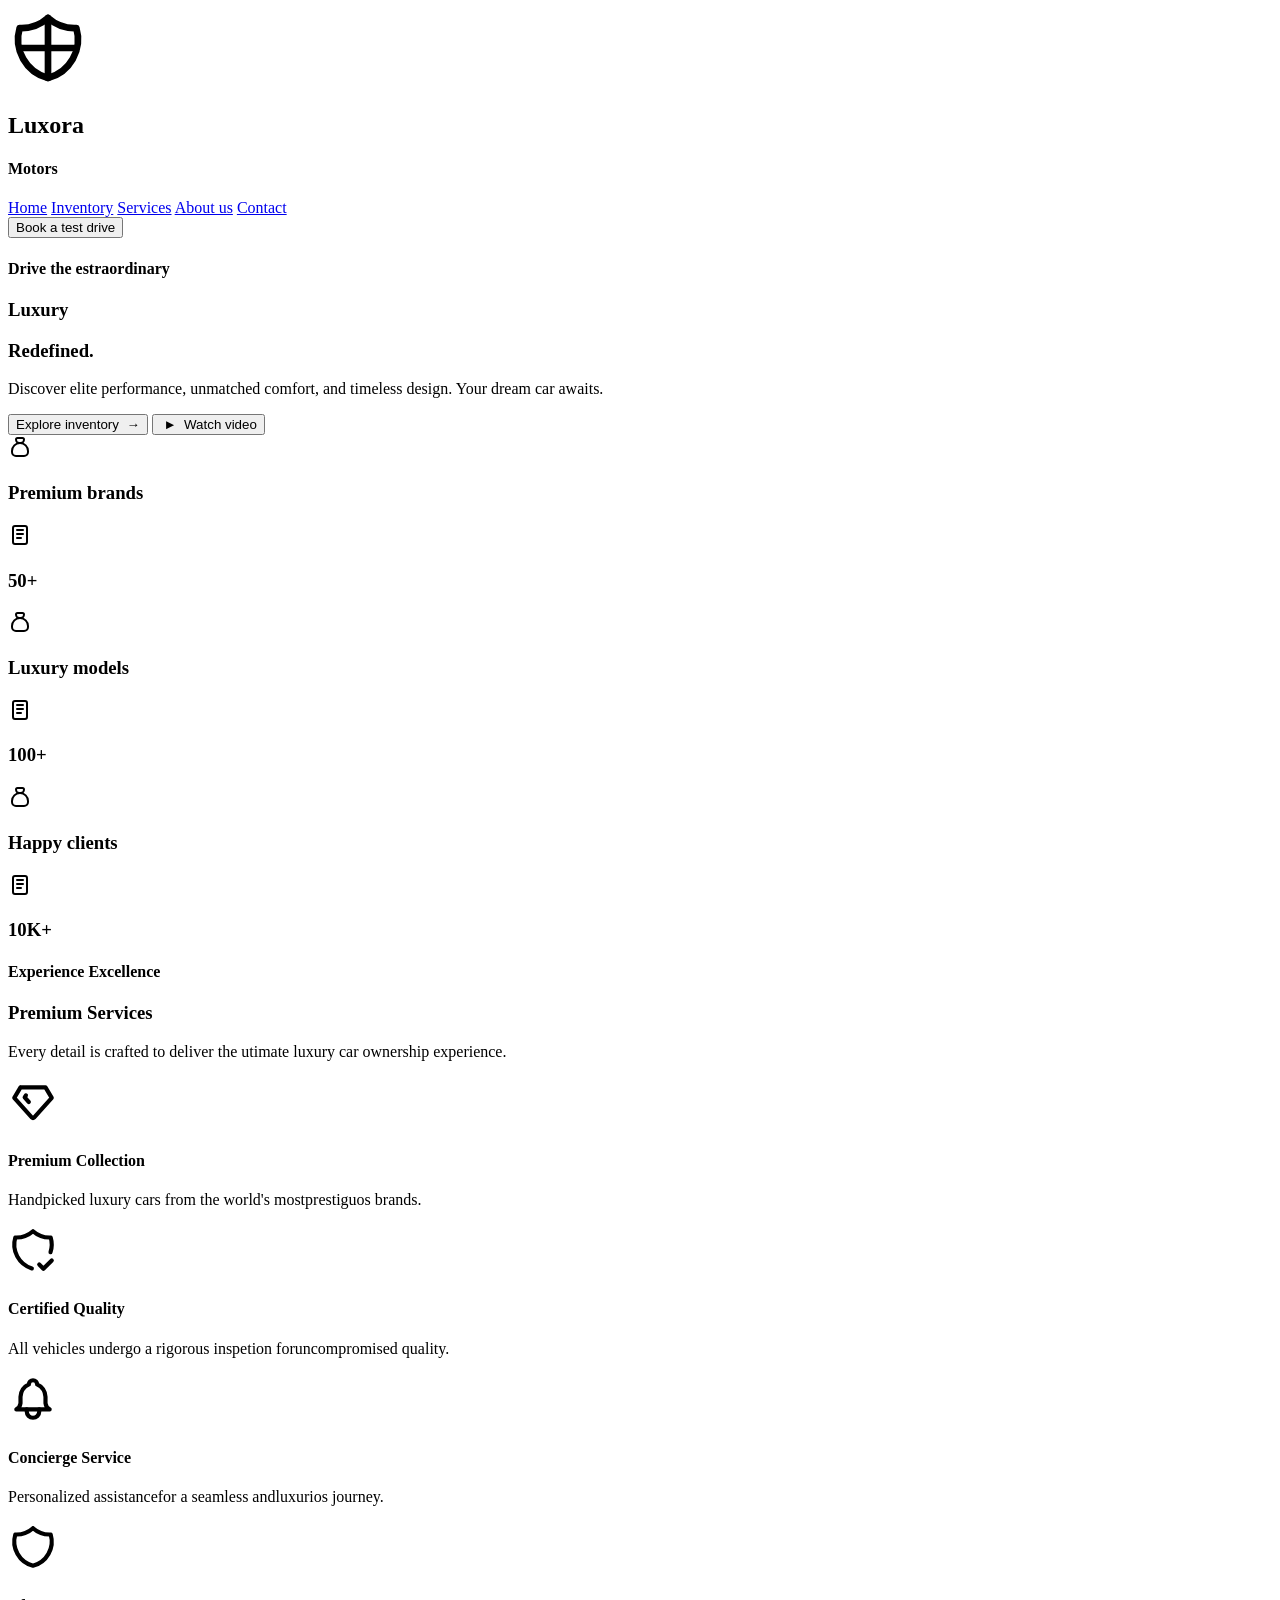
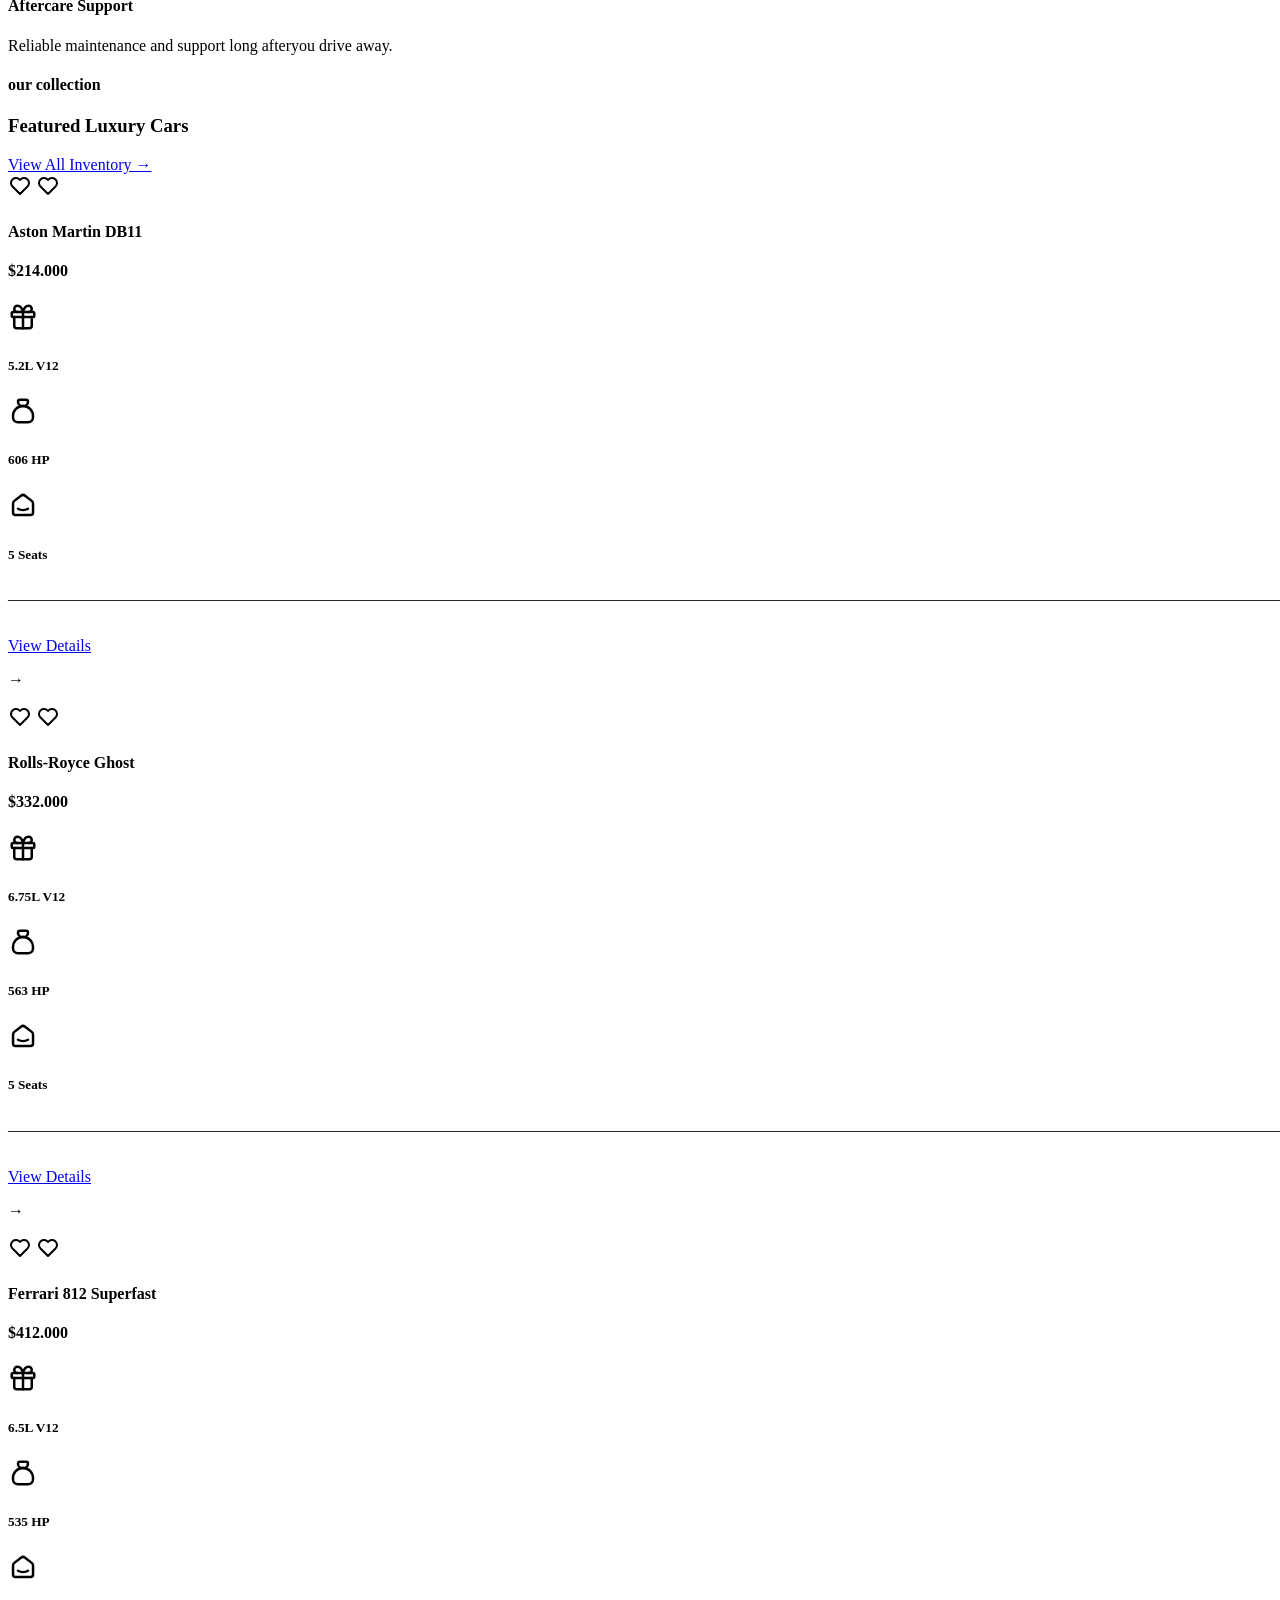
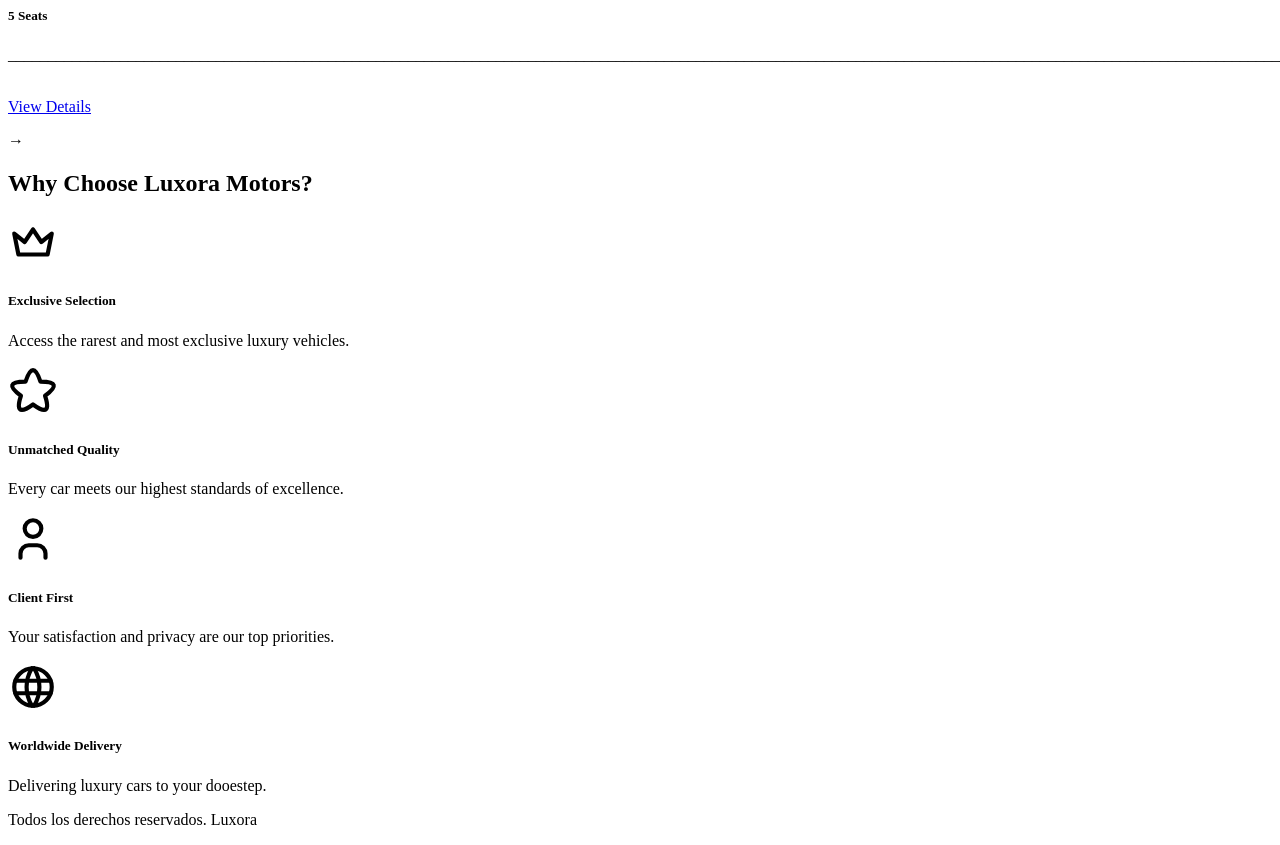
==== index.html @ 62eb2872 "Add files via upload" ====
<!DOCTYPE html>
<html lang="en">
<head>
    <meta charset="UTF-8">
    <meta name="viewport" content="width=device-width, initial-scale=1.0">
    <title>Página de carros</title>
    <link href="css/styles.css" rel="stylesheet">
</head>
<body>
    <!--navegación-->
    <section class="imagen-principal">
    <div class="contenido-imagen">
        <header>
            <div class="icono">
                <svg xmlns="http://www.w3.org/2000/svg" width="80" height="80" viewBox="0 0 24 24" fill="none" stroke="currentColor" stroke-width="2" stroke-linecap="round" stroke-linejoin="round" class="icon icon-tabler icons-tabler-outline icon-tabler-shield-checkered">
                <path stroke="none" d="M0 0h24v24H0z" fill="none" />
                <path d="M12 3a12 12 0 0 0 8.5 3a12 12 0 0 1 -8.5 15a12 12 0 0 1 -8.5 -15a12 12 0 0 0 8.5 -3" />
                <path d="M12 3v18" />
                <path d="M3.5 12h17" />
                </svg>
            </div>

            <div class="logo-texto">
                <h2 class="logo">Luxora</h2>

                <h4>Motors</h4>
            </div>
        
            <div class="navegacion">
                <nav>
                    <a href="#">Home</a>
                    <a href="#">Inventory</a>
                    <a href="#">Services</a>
                    <a href="#">About us</a>
                    <a href="#">Contact</a>
                </nav>

                <input class="boton" type="submit" value="Book a test drive">
            </div> <!--final-->
        </header>

        <section class="contenido">
            <h4 class="subtitulo">Drive the estraordinary</h4>

            <h1 class="titulo">Luxury</h1>

            <h1 class="titulo2">Redefined.</h1>

            <p class="parrafo">Discover elite performance, unmatched comfort, and <span>timeless design. Your dream car awaits.</span></p>

            <input class="boton-explore" type="submit" value="Explore inventory  →">

            <input class="boton-watch" type="submit" value=" ►  Watch video">

            <div class="contenido1"> 
            <div class="premium">
                <svg xmlns="http://www.w3.org/2000/svg" width="24" height="24" viewBox="0 0 24 24" fill="none" stroke="currentColor" stroke-width="2" stroke-linecap="round" stroke-linejoin="round" class="icon icon-tabler icons-tabler-outline icon-tabler-moneybag">
                <path stroke="none" d="M0 0h24v24H0z" fill="none" />
                <path d="M9.5 3h5a1.5 1.5 0 0 1 1.5 1.5a3.5 3.5 0 0 1 -3.5 3.5h-1a3.5 3.5 0 0 1 -3.5 -3.5a1.5 1.5 0 0 1 1.5 -1.5" />
                <path d="M4 17v-1a8 8 0 1 1 16 0v1a4 4 0 0 1 -4 4h-8a4 4 0 0 1 -4 -4" />
                </svg>

                <h3 class="subtitulo1">Premium brands</h3>
                
                <svg xmlns="http://www.w3.org/2000/svg" width="24" height="24" viewBox="0 0 24 24" fill="none" stroke="currentColor" stroke-width="2" stroke-linecap="round" stroke-linejoin="round" class="icon2 icon-tabler icons-tabler-outline icon-tabler-notes">
                <path stroke="none" d="M0 0h24v24H0z" fill="none" />
                <path d="M5 5a2 2 0 0 1 2 -2h10a2 2 0 0 1 2 2v14a2 2 0 0 1 -2 2h-10a2 2 0 0 1 -2 -2l0 -14" />
                <path d="M9 7l6 0" />
                <path d="M9 11l6 0" />
                <path d="M9 15l4 0" />
                </svg>

                <h1 class="subtitulo2">50+</h1>
            </div>
        
            <div class="luxury">
                <svg xmlns="http://www.w3.org/2000/svg" width="24" height="24" viewBox="0 0 24 24" fill="none" stroke="currentColor" stroke-width="2" stroke-linecap="round" stroke-linejoin="round" class="icon icon-tabler icons-tabler-outline icon-tabler-moneybag">
                <path stroke="none" d="M0 0h24v24H0z" fill="none" />
                <path d="M9.5 3h5a1.5 1.5 0 0 1 1.5 1.5a3.5 3.5 0 0 1 -3.5 3.5h-1a3.5 3.5 0 0 1 -3.5 -3.5a1.5 1.5 0 0 1 1.5 -1.5" />
                <path d="M4 17v-1a8 8 0 1 1 16 0v1a4 4 0 0 1 -4 4h-8a4 4 0 0 1 -4 -4" />
                </svg>

                <h3 class="subtitulo1">Luxury models</h3>

                <svg xmlns="http://www.w3.org/2000/svg" width="24" height="24" viewBox="0 0 24 24" fill="none" stroke="currentColor" stroke-width="2" stroke-linecap="round" stroke-linejoin="round" class="icon2 icon-tabler icons-tabler-outline icon-tabler-notes">
                <path stroke="none" d="M0 0h24v24H0z" fill="none" />
                <path d="M5 5a2 2 0 0 1 2 -2h10a2 2 0 0 1 2 2v14a2 2 0 0 1 -2 2h-10a2 2 0 0 1 -2 -2l0 -14" />
                <path d="M9 7l6 0" />
                <path d="M9 11l6 0" />
                <path d="M9 15l4 0" />
                </svg>

                <h1 class="subtitulo2">100+</h1>
            </div>

            <div class="happy">
                <svg xmlns="http://www.w3.org/2000/svg" width="24" height="24" viewBox="0 0 24 24" fill="none" stroke="currentColor" stroke-width="2" stroke-linecap="round" stroke-linejoin="round" class="icon icon-tabler icons-tabler-outline icon-tabler-moneybag">
                <path stroke="none" d="M0 0h24v24H0z" fill="none" />
                <path d="M9.5 3h5a1.5 1.5 0 0 1 1.5 1.5a3.5 3.5 0 0 1 -3.5 3.5h-1a3.5 3.5 0 0 1 -3.5 -3.5a1.5 1.5 0 0 1 1.5 -1.5" />
                <path d="M4 17v-1a8 8 0 1 1 16 0v1a4 4 0 0 1 -4 4h-8a4 4 0 0 1 -4 -4" />
                </svg>

                <h3 class="subtitulo1">Happy clients</h3>

                <svg xmlns="http://www.w3.org/2000/svg" width="24" height="24" viewBox="0 0 24 24" fill="none" stroke="currentColor" stroke-width="2" stroke-linecap="round" stroke-linejoin="round" class="icon2 icon-tabler icons-tabler-outline icon-tabler-notes">
                <path stroke="none" d="M0 0h24v24H0z" fill="none" />
                <path d="M5 5a2 2 0 0 1 2 -2h10a2 2 0 0 1 2 2v14a2 2 0 0 1 -2 2h-10a2 2 0 0 1 -2 -2l0 -14" />
                <path d="M9 7l6 0" />
                <path d="M9 11l6 0" />
                <path d="M9 15l4 0" />
                </svg>

                <h1 class="subtitulo2">10K+</h1>
        </div>
        </div>
        </section>
    </div>
    </section>

    <section>
        <div class="experiencia-p">
        <h4 class="experiencia">Experience Excellence</h4>

        <h3 class="titulo-premium">Premium Services</h3>
        </div>

        <p class="parrafo-premium">Every detail is crafted to deliver the utimate luxury <span>car ownership experience.</span></p>

        <div class="caja">
        <div class="contendor caja1">
            <svg xmlns="http://www.w3.org/2000/svg" width="50" height="50" viewBox="0 0 24 24" fill="none" stroke="currentColor" stroke-width="2" stroke-linecap="round" stroke-linejoin="round" class="icon icon-tabler icons-tabler-outline icon-tabler-diamond">
            <path stroke="none" d="M0 0h24v24H0z" fill="none" />
            <path d="M6 5h12l3 5l-8.5 9.5a.7 .7 0 0 1 -1 0l-8.5 -9.5l3 -5" />
            <path d="M10 12l-2 -2.2l.6 -1" />
            </svg>

            <h4>Premium Collection</h4>

            <p>Handpicked luxury cars <span>from the world's most</span><span>prestiguos brands.</span></p>

        </div>

        <div class="contenedor caja2">
            <svg xmlns="http://www.w3.org/2000/svg" width="50" height="50" viewBox="0 0 24 24" fill="none" stroke="currentColor" stroke-width="2" stroke-linecap="round" stroke-linejoin="round" class="icon icon-tabler icons-tabler-outline icon-tabler-shield-check">
	        <path stroke="none" d="M0 0h24v24H0z" fill="none" />
            <path d="M11.46 20.846a12 12 0 0 1 -7.96 -14.846a12 12 0 0 0 8.5 -3a12 12 0 0 0 8.5 3a12 12 0 0 1 -.09 7.06" />
            <path d="M15 19l2 2l4 -4" />
            </svg>

            <h4>Certified Quality</h4>

            <p>All vehicles undergo a <span>rigorous inspetion for</span><span>uncompromised quality.</span></p>

        </div>

        <div class="contenedor caja3">
            <svg xmlns="http://www.w3.org/2000/svg" width="50" height="50" viewBox="0 0 24 24" fill="none" stroke="currentColor" stroke-width="2" stroke-linecap="round" stroke-linejoin="round" class="icon icon-tabler icons-tabler-outline icon-tabler-bell">
            <path stroke="none" d="M0 0h24v24H0z" fill="none" />
            <path d="M10 5a2 2 0 1 1 4 0a7 7 0 0 1 4 6v3a4 4 0 0 0 2 3h-16a4 4 0 0 0 2 -3v-3a7 7 0 0 1 4 -6" />
            <path d="M9 17v1a3 3 0 0 0 6 0v-1" />
            </svg>

            <h4>Concierge Service</h4>

            <p>Personalized assistance<span>for a seamless and</span><span>luxurios journey.</span> </p>
        </div>

        <div class="contenedor caja4">
            <svg xmlns="http://www.w3.org/2000/svg" width="50" height="50" viewBox="0 0 24 24" fill="none" stroke="currentColor" stroke-width="2" stroke-linecap="round" stroke-linejoin="round" class="icon icon-tabler icons-tabler-outline icon-tabler-shield">
            <path stroke="none" d="M0 0h24v24H0z" fill="none" />
            <path d="M12 3a12 12 0 0 0 8.5 3a12 12 0 0 1 -8.5 15a12 12 0 0 1 -8.5 -15a12 12 0 0 0 8.5 -3" />
            </svg>

            <h4>Aftercare Support</h4>

            <p>Reliable maintenance <span>and support long after</span><span>you drive away.</span></p>
        </div>
        </div>
    </section>

    <main class="contenedor">
        <div class="collection">
            
            <div>
                <h4>our collection</h4>

                <h3>Featured Luxury Cars</h3>
            </div>

            <a href="#" class="boton-inventario">View All Inventory   → </a>
        </div>

        <div class="carros">
        <div class=" contenedor imagen-aston">
            <svg xmlns="http://www.w3.org/2000/svg" width="24" height="24" viewBox="0 0 24 24" fill="none" stroke="currentColor" stroke-width="2" stroke-linecap="round" stroke-linejoin="round" class="icon-corazon icon-tabler icons-tabler-outline icon-tabler-heart">
            <path stroke="none" d="M0 0h24v24H0z" fill="none" />
            <path d="M19.5 12.572l-7.5 7.428l-7.5 -7.428a5 5 0 1 1 7.5 -6.566a5 5 0 1 1 7.5 6.572" />
            </svg>

            <svg xmlns="http://www.w3.org/2000/svg" width="24" height="24" viewBox="0 0 24 24" fill="none" stroke="currentColor" stroke-width="2" stroke-linecap="round" stroke-linejoin="round" class="icon-corazon1 icon-tabler icons-tabler-outline icon-tabler-heart">
            <path stroke="none" d="M0 0h24v24H0z" fill="none" />
            <path d="M19.5 12.572l-7.5 7.428l-7.5 -7.428a5 5 0 1 1 7.5 -6.566a5 5 0 1 1 7.5 6.572" />
            </svg>

            <div class="modelo-precio">
                <h4 class="titulo-carro">Aston Martin DB11</h4>
                
                <h4 class="precio-carro">$214.000</h4>
            </div>

            <div class="calidad-carro">
                <svg xmlns="http://www.w3.org/2000/svg" width="30" height="30" viewBox="0 0 24 24" fill="none" stroke="currentColor" stroke-width="2" stroke-linecap="round" stroke-linejoin="round" class="icon-carro icon-tabler icons-tabler-outline icon-tabler-gift">
                <path stroke="none" d="M0 0h24v24H0z" fill="none" />
                <path d="M3 9a1 1 0 0 1 1 -1h16a1 1 0 0 1 1 1v2a1 1 0 0 1 -1 1h-16a1 1 0 0 1 -1 -1l0 -2" />
                <path d="M12 8l0 13" />
                <path d="M19 12v7a2 2 0 0 1 -2 2h-10a2 2 0 0 1 -2 -2v-7" />
                <path d="M7.5 8a2.5 2.5 0 0 1 0 -5a4.8 8 0 0 1 4.5 5a4.8 8 0 0 1 4.5 -5a2.5 2.5 0 0 1 0 5" />
                </svg>

                <h5>5.2L V12</h5>

                <svg xmlns="http://www.w3.org/2000/svg" width="30" height="30" viewBox="0 0 24 24" fill="none" stroke="currentColor" stroke-width="2" stroke-linecap="round" stroke-linejoin="round" class="icon-carro icon-tabler icons-tabler-outline icon-tabler-moneybag">
                <path stroke="none" d="M0 0h24v24H0z" fill="none" />
                <path d="M9.5 3h5a1.5 1.5 0 0 1 1.5 1.5a3.5 3.5 0 0 1 -3.5 3.5h-1a3.5 3.5 0 0 1 -3.5 -3.5a1.5 1.5 0 0 1 1.5 -1.5" />
                <path d="M4 17v-1a8 8 0 1 1 16 0v1a4 4 0 0 1 -4 4h-8a4 4 0 0 1 -4 -4" />
                </svg>

                <h5>606 HP</h5>
                
                <svg xmlns="http://www.w3.org/2000/svg" width="30" height="30" viewBox="0 0 24 24" fill="none" stroke="currentColor" stroke-width="2" stroke-linecap="round" stroke-linejoin="round" class="icon-carro icon-tabler icons-tabler-outline icon-tabler-smart-home">
                <path stroke="none" d="M0 0h24v24H0z" fill="none" />
                <path d="M19 8.71l-5.333 -4.148a2.666 2.666 0 0 0 -3.274 0l-5.334 4.148a2.665 2.665 0 0 0 -1.029 2.105v7.2a2 2 0 0 0 2 2h12a2 2 0 0 0 2 -2v-7.2c0 -.823 -.38 -1.6 -1.03 -2.105" />
                <path d="M16 15c-2.21 1.333 -5.792 1.333 -8 0" />
                </svg>

                <h5>5 Seats</h5>
                
            </div>

            <p class="linea">___________________________________________________________________________________________________________________________________________________________________________________________</p><br>

            <div class="boton1">
            <a href="#" class="boton-carro">View Details</a>

            <p class="flecha-boton"> →</p>
            </div>
        </div>
    
        <div class="contendor imagen-rolls">
            <svg xmlns="http://www.w3.org/2000/svg" width="24" height="24" viewBox="0 0 24 24" fill="none" stroke="currentColor" stroke-width="2" stroke-linecap="round" stroke-linejoin="round" class="icon-corazon icon-tabler icons-tabler-outline icon-tabler-heart">
            <path stroke="none" d="M0 0h24v24H0z" fill="none" />
            <path d="M19.5 12.572l-7.5 7.428l-7.5 -7.428a5 5 0 1 1 7.5 -6.566a5 5 0 1 1 7.5 6.572" />
            </svg>

            <svg xmlns="http://www.w3.org/2000/svg" width="24" height="24" viewBox="0 0 24 24" fill="none" stroke="currentColor" stroke-width="2" stroke-linecap="round" stroke-linejoin="round" class="icon-corazon1 icon-tabler icons-tabler-outline icon-tabler-heart">
            <path stroke="none" d="M0 0h24v24H0z" fill="none" />
            <path d="M19.5 12.572l-7.5 7.428l-7.5 -7.428a5 5 0 1 1 7.5 -6.566a5 5 0 1 1 7.5 6.572" />
            </svg>

            <div class="modelo-precio">
                <h4 class="titulo-carro">Rolls-Royce Ghost</h4>

                <h4 class="precio-carro">$332.000</h4>
            </div>

            <div class="calidad-carro">
            <svg xmlns="http://www.w3.org/2000/svg" width="30" height="30" viewBox="0 0 24 24" fill="none" stroke="currentColor" stroke-width="2" stroke-linecap="round" stroke-linejoin="round" class="icon-carro icon-tabler icons-tabler-outline icon-tabler-gift">
            <path stroke="none" d="M0 0h24v24H0z" fill="none" />
            <path d="M3 9a1 1 0 0 1 1 -1h16a1 1 0 0 1 1 1v2a1 1 0 0 1 -1 1h-16a1 1 0 0 1 -1 -1l0 -2" />
            <path d="M12 8l0 13" />
            <path d="M19 12v7a2 2 0 0 1 -2 2h-10a2 2 0 0 1 -2 -2v-7" />
            <path d="M7.5 8a2.5 2.5 0 0 1 0 -5a4.8 8 0 0 1 4.5 5a4.8 8 0 0 1 4.5 -5a2.5 2.5 0 0 1 0 5" />
            </svg>

            <h5>6.75L V12</h5>

            <svg xmlns="http://www.w3.org/2000/svg" width="30" height="30" viewBox="0 0 24 24" fill="none" stroke="currentColor" stroke-width="2" stroke-linecap="round" stroke-linejoin="round" class="icon-carro icon-tabler icons-tabler-outline icon-tabler-moneybag">
            <path stroke="none" d="M0 0h24v24H0z" fill="none" />
            <path d="M9.5 3h5a1.5 1.5 0 0 1 1.5 1.5a3.5 3.5 0 0 1 -3.5 3.5h-1a3.5 3.5 0 0 1 -3.5 -3.5a1.5 1.5 0 0 1 1.5 -1.5" />
            <path d="M4 17v-1a8 8 0 1 1 16 0v1a4 4 0 0 1 -4 4h-8a4 4 0 0 1 -4 -4" />
            </svg>

            <h5>563 HP</h5>

            <svg xmlns="http://www.w3.org/2000/svg" width="30" height="30" viewBox="0 0 24 24" fill="none" stroke="currentColor" stroke-width="2" stroke-linecap="round" stroke-linejoin="round" class="icon-carro icon-tabler icons-tabler-outline icon-tabler-smart-home">
            <path stroke="none" d="M0 0h24v24H0z" fill="none" />
            <path d="M19 8.71l-5.333 -4.148a2.666 2.666 0 0 0 -3.274 0l-5.334 4.148a2.665 2.665 0 0 0 -1.029 2.105v7.2a2 2 0 0 0 2 2h12a2 2 0 0 0 2 -2v-7.2c0 -.823 -.38 -1.6 -1.03 -2.105" />
            <path d="M16 15c-2.21 1.333 -5.792 1.333 -8 0" />
            </svg>

            <h5>5 Seats</h5>
            </div>

            <p class="linea">___________________________________________________________________________________________________________________________________________________________________________________________</p><br>

            <div class="boton1">
            <a href="#" class="boton-carro">View Details</a>

            <p class="flecha-boton"> →</p>
            </div>
        </div>

        <div class="contenedor imagen-ferrari">
            <svg xmlns="http://www.w3.org/2000/svg" width="24" height="24" viewBox="0 0 24 24" fill="none" stroke="currentColor" stroke-width="2" stroke-linecap="round" stroke-linejoin="round" class="icon-corazon icon-tabler icons-tabler-outline icon-tabler-heart">
            <path stroke="none" d="M0 0h24v24H0z" fill="none" />
            <path d="M19.5 12.572l-7.5 7.428l-7.5 -7.428a5 5 0 1 1 7.5 -6.566a5 5 0 1 1 7.5 6.572" />
            </svg>

            <svg xmlns="http://www.w3.org/2000/svg" width="24" height="24" viewBox="0 0 24 24" fill="none" stroke="currentColor" stroke-width="2" stroke-linecap="round" stroke-linejoin="round" class="icon-corazon1 icon-tabler icons-tabler-outline icon-tabler-heart">
            <path stroke="none" d="M0 0h24v24H0z" fill="none" />
            <path d="M19.5 12.572l-7.5 7.428l-7.5 -7.428a5 5 0 1 1 7.5 -6.566a5 5 0 1 1 7.5 6.572" />
            </svg>

            <div class="modelo-precio">
                <h4 class="titulo-carro">Ferrari 812 Superfast</h4>

                <h4 class="precio-carro">$412.000</h4>
            </div>

            <div class="calidad-carro">
            <svg xmlns="http://www.w3.org/2000/svg" width="30" height="30" viewBox="0 0 24 24" fill="none" stroke="currentColor" stroke-width="2" stroke-linecap="round" stroke-linejoin="round" class="icon-carro icon-tabler icons-tabler-outline icon-tabler-gift">
            <path stroke="none" d="M0 0h24v24H0z" fill="none" />
            <path d="M3 9a1 1 0 0 1 1 -1h16a1 1 0 0 1 1 1v2a1 1 0 0 1 -1 1h-16a1 1 0 0 1 -1 -1l0 -2" />
            <path d="M12 8l0 13" />
            <path d="M19 12v7a2 2 0 0 1 -2 2h-10a2 2 0 0 1 -2 -2v-7" />
            <path d="M7.5 8a2.5 2.5 0 0 1 0 -5a4.8 8 0 0 1 4.5 5a4.8 8 0 0 1 4.5 -5a2.5 2.5 0 0 1 0 5" />
            </svg>

            <h5>6.5L V12</h5>
            
            <svg xmlns="http://www.w3.org/2000/svg" width="30" height="30" viewBox="0 0 24 24" fill="none" stroke="currentColor" stroke-width="2" stroke-linecap="round" stroke-linejoin="round" class="icon-carro icon-tabler icons-tabler-outline icon-tabler-moneybag">
            <path stroke="none" d="M0 0h24v24H0z" fill="none" />
            <path d="M9.5 3h5a1.5 1.5 0 0 1 1.5 1.5a3.5 3.5 0 0 1 -3.5 3.5h-1a3.5 3.5 0 0 1 -3.5 -3.5a1.5 1.5 0 0 1 1.5 -1.5" />
            <path d="M4 17v-1a8 8 0 1 1 16 0v1a4 4 0 0 1 -4 4h-8a4 4 0 0 1 -4 -4" />
            </svg>

            <h5>535 HP</h5>
            
            <svg xmlns="http://www.w3.org/2000/svg" width="30" height="30" viewBox="0 0 24 24" fill="none" stroke="currentColor" stroke-width="2" stroke-linecap="round" stroke-linejoin="round" class="icon-carro icon-tabler icons-tabler-outline icon-tabler-smart-home">
            <path stroke="none" d="M0 0h24v24H0z" fill="none" />
            <path d="M19 8.71l-5.333 -4.148a2.666 2.666 0 0 0 -3.274 0l-5.334 4.148a2.665 2.665 0 0 0 -1.029 2.105v7.2a2 2 0 0 0 2 2h12a2 2 0 0 0 2 -2v-7.2c0 -.823 -.38 -1.6 -1.03 -2.105" />
            <path d="M16 15c-2.21 1.333 -5.792 1.333 -8 0" />
            </svg>

            <h5>5 Seats</h5>
            </div>

            <p class="linea">___________________________________________________________________________________________________________________________________________________________________________________________</p><br>

            <div class="boton1">
            <a href="#" class="boton-carro">View Details</a>

            <p class="flecha-boton"> →</p>
            </div>
        </div>
        </div>
    </main>

    <section class="contendor imagen-final">
        <h2>Why Choose Luxora Motors?</h2>

        <div class="caja-final">
        <div class="cuadro-final">
            <svg xmlns="http://www.w3.org/2000/svg" width="50" height="50" viewBox="0 0 24 24" fill="none" stroke="currentColor" stroke-width="2" stroke-linecap="round" stroke-linejoin="round" class="icon-final icon-tabler icons-tabler-outline icon-tabler-crown">
            <path stroke="none" d="M0 0h24v24H0z" fill="none" />
            <path d="M12 6l4 6l5 -4l-2 10h-14l-2 -10l5 4l4 -6" />
            </svg>

            <h5 class="titulo-final">Exclusive Selection</h5>

            <p class="parrafo-final">Access the rarest and most <span>exclusive luxury vehicles.</span></p>
        </div>

        <div class="cuadro-final1">
            <svg xmlns="http://www.w3.org/2000/svg" width="50" height="50" viewBox="0 0 24 24" fill="none" stroke="currentColor" stroke-width="2" stroke-linecap="round" stroke-linejoin="round" class="icon-final icon-tabler icons-tabler-outline icon-tabler-carambola">
            <path stroke="none" d="M0 0h24v24H0z" fill="none" />
            <path d="M17.286 21.09q -1.69 .001 -5.288 -2.615q -3.596 2.617 -5.288 2.616q -2.726 0 -.495 -6.8q -9.389 -6.775 2.135 -6.775h.076q 1.785 -5.516 3.574 -5.516q 1.785 0 3.574 5.516h.076q 11.525 0 2.133 6.774q 2.23 6.802 -.497 6.8" />
            </svg>

            <h5 class="titulo-final">Unmatched Quality</h5>

            <p class="parrafo-final">Every car meets our highest <span>standards of excellence.</span></p>
        </div>

        <div class="cuadro-final2">
            <svg xmlns="http://www.w3.org/2000/svg" width="50" height="50" viewBox="0 0 24 24" fill="none" stroke="currentColor" stroke-width="2" stroke-linecap="round" stroke-linejoin="round" class="icon-final icon-tabler icons-tabler-outline icon-tabler-user">
            <path stroke="none" d="M0 0h24v24H0z" fill="none" />
            <path d="M8 7a4 4 0 1 0 8 0a4 4 0 0 0 -8 0" />
            <path d="M6 21v-2a4 4 0 0 1 4 -4h4a4 4 0 0 1 4 4v2" />
            </svg>

            <h5 class="titulo-final">Client First</h5>

            <p class="parrafo-final">Your satisfaction and privacy <span>are our top priorities.</span></p>
        </div>

        <div class="cuadro-final3">
            <svg xmlns="http://www.w3.org/2000/svg" width="50" height="50" viewBox="0 0 24 24" fill="none" stroke="currentColor" stroke-width="2" stroke-linecap="round" stroke-linejoin="round" class="icon-final icon-tabler icons-tabler-outline icon-tabler-world">
            <path stroke="none" d="M0 0h24v24H0z" fill="none" />
            <path d="M3 12a9 9 0 1 0 18 0a9 9 0 0 0 -18 0" />
            <path d="M3.6 9h16.8" />
            <path d="M3.6 15h16.8" />
            <path d="M11.5 3a17 17 0 0 0 0 18" />
            <path d="M12.5 3a17 17 0 0 1 0 18" />
            </svg>

            <h5 class="titulo-final">Worldwide Delivery</h5>

            <p class="parrafo-final">Delivering luxury cars <span>to your dooestep.</span></p>
        </div>
        </div>
    </section>

    <p class="footer">Todos los derechos reservados. Luxora</p>

</body>
</html>
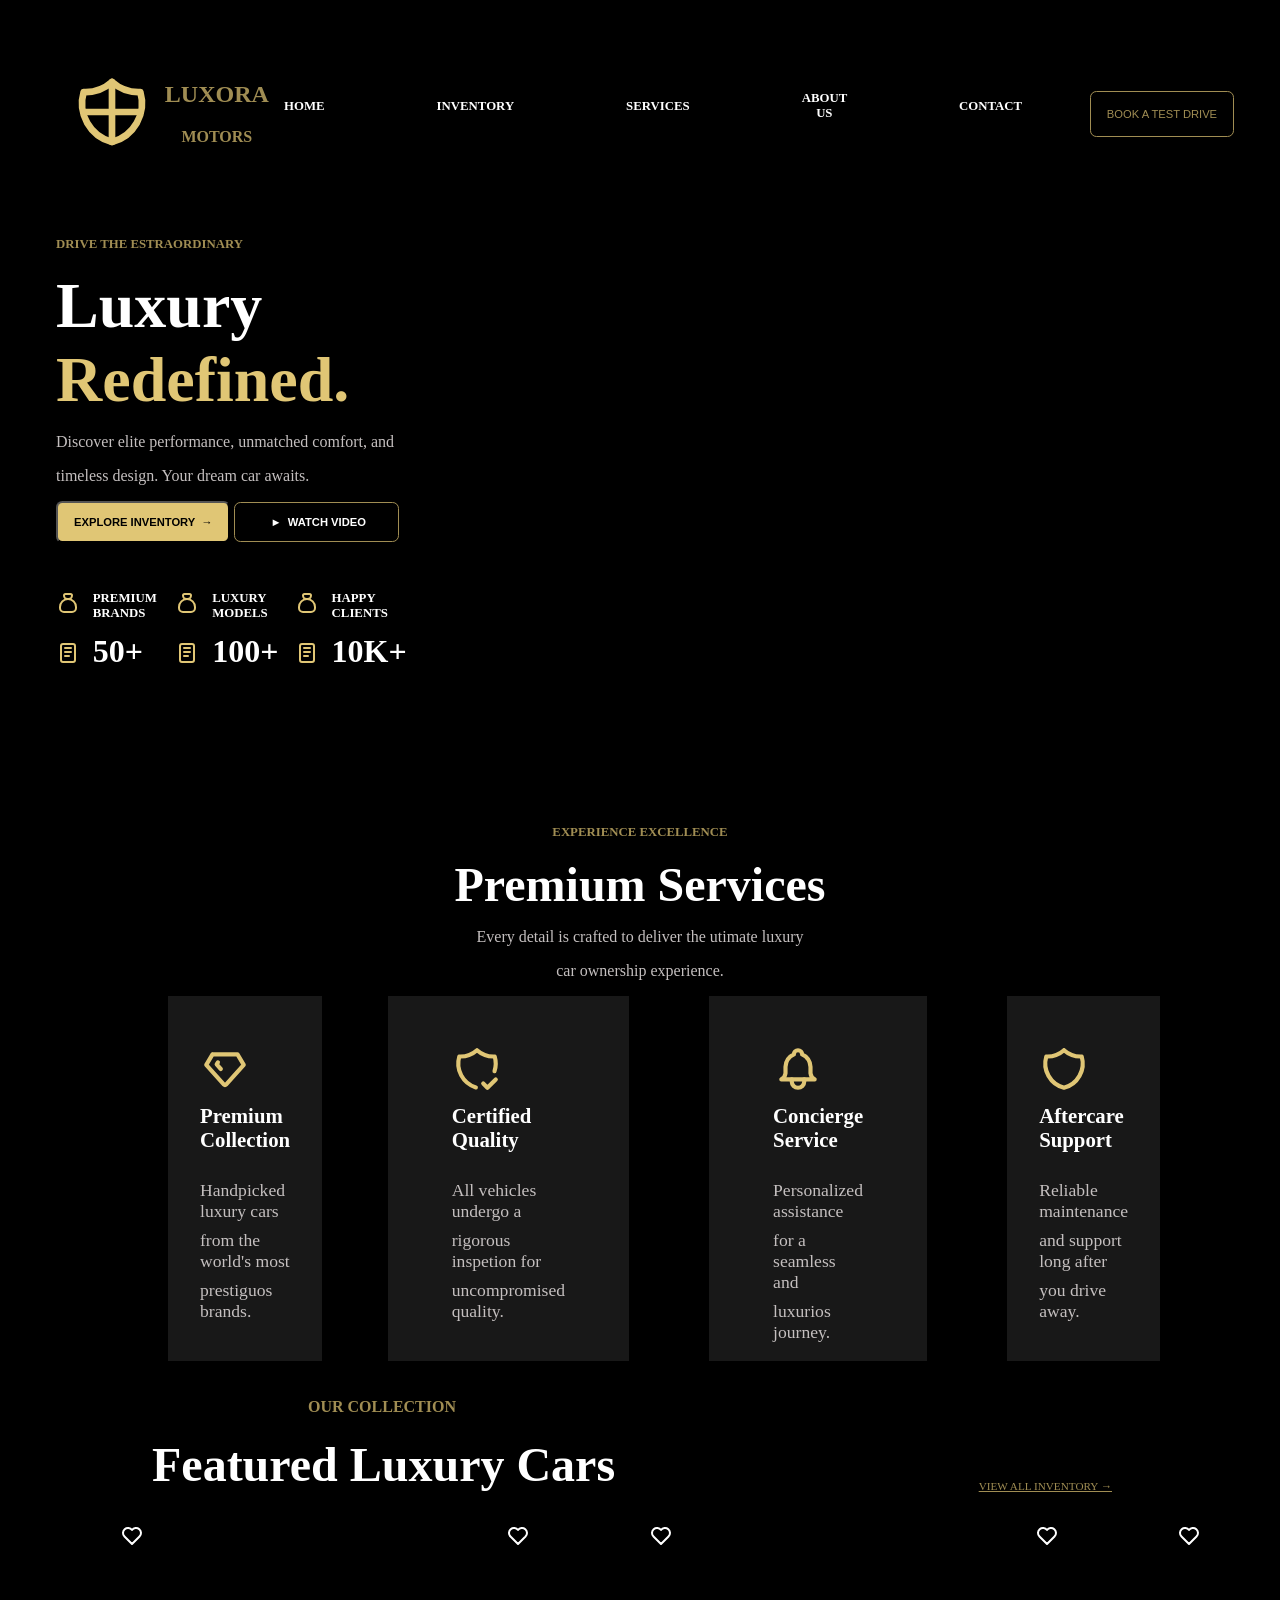
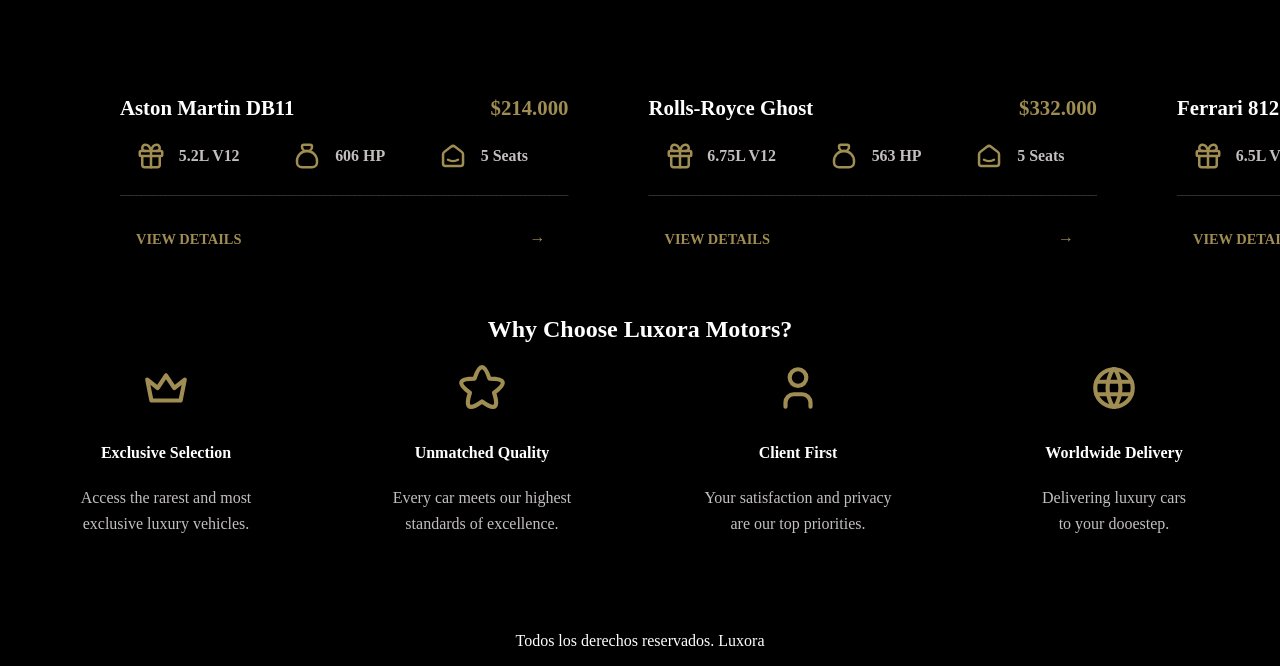
==== commit 667df998: "Update index.html" ====
--- a/index.html
+++ b/index.html
@@ -4,7 +4,7 @@
     <meta charset="UTF-8">
     <meta name="viewport" content="width=device-width, initial-scale=1.0">
     <title>Página de carros</title>
-    <link href="css/styles.css" rel="stylesheet">
+    <link href="./styles.css" rel="stylesheet">
 </head>
 <body>
     <!--navegación-->
@@ -414,4 +414,4 @@
     <p class="footer">Todos los derechos reservados. Luxora</p>
 
 </body>
-</html>+</html>
--- a/styles.css
+++ b/styles.css
@@ -0,0 +1,669 @@
+:root{
+    --blanco: #FFFFFF;
+    --negro: #000000;
+    --primario: #a08d53;
+    --dorado: #e0c675;
+    --secundario: #c4bfbf;
+    --negro-claro: #181818;
+    --amarillo-claro: #dbd3b9;
+}
+
+html{
+    background-color: var(--negro);
+}
+
+/*imagen principal*/
+.contenido-imagen{
+    padding: 0rem 2rem;
+    position: absolute;
+    /* inset: 0; */
+
+    /* background-color: rgba(0, 0, 0, .7); */
+    /* box-shadow: inset 0px 0px 20px 10px rgba(0, 0, 0, 1); */
+
+    height: 100%;
+    width: 97%;
+
+}
+
+.imagen-principal{
+    background-image: 
+    linear-gradient(to left, transparent 0%, var(--negro) 80%),
+    url(../imagenes/image-principal.jpg);
+    /* background-image: linear-gradient(to left, var(--blanco) 0%, var(--negro) 70%); */
+    background-repeat: no-repeat;
+    background-size: cover;
+    background-position: center;
+
+    height: 800px;
+
+    position: relative;
+}
+
+@media (max-width: 768px) {
+    .imagen-principal{
+        width: 470px;
+        height: 900px;
+    }
+}
+
+/*navegación*/
+header {
+    display: flex;
+    align-items: center;
+    justify-content: space-between;
+    padding: 1rem 2rem;
+}
+
+.icono{
+    color: var(--primario);
+    height: 180px;
+}
+
+.logo-texto {
+    display: flex;
+    flex-direction: column; /* apila h2 y h4 en columna */
+    text-transform: uppercase;
+    color: var(--primario);
+}
+
+.logo-texto h4 {
+    margin-top: 0; 
+    text-align: center;
+}
+
+.navegacion{
+    display: flex;
+    margin-left: auto;
+}
+
+.navegacion nav{
+    display: flex;
+    align-items: center;
+    justify-content: center;
+    gap: 1rem;
+    position: absolute;
+    left: 50%;
+    transform: translateX(-50%);
+}
+
+.navegacion a{
+    text-decoration: none;
+    font-weight: bold; 
+    padding: 1rem;
+    text-align: center;
+    color: var(--blanco);
+    text-transform: uppercase;
+    font-size: 0.8rem;
+    text-align: center;
+    padding: 0rem 3rem;
+}
+
+/*navegacion*/
+@media (max-width: 480px) {
+    
+    header{
+        display: block;
+        align-items: center;
+        position: static;
+        text-align: center;
+        margin-right: 2rem;
+  }
+    
+    .navegacion {
+        display: block;
+        align-items: center;
+        position: static; 
+  }
+
+    .navegacion nav {
+        position: static;      
+        left: auto;
+        transform: none;
+        display: flex;
+        flex-direction: column;
+        align-items: center;
+        margin: 2rem;    
+    }
+
+    .boton {
+        margin-top: 2rem;      
+        width: 80%;
+        max-width: 250px;
+        display: block;
+        margin-left: auto;
+        margin-right: auto;
+        text-align: center;
+    }
+
+}
+/*......*/
+
+.boton{
+    text-transform: uppercase;
+    font-size: 0.7rem;
+    color: var(--primario);
+    background: var(--negro);
+    padding: 1rem;
+    margin-right: 1rem;
+    border: 1px solid var(--primario);
+    border-radius: 0.4rem;
+    display: block;
+    margin: 0 auto;
+}
+/*....*/
+
+/*contenido*/
+.contenido{
+    padding: 0rem 1rem;
+}
+
+.subtitulo{
+    text-transform: uppercase;
+    color: var(--primario);
+    font-size: 0.8rem;
+}
+
+.titulo{
+    color: var(--blanco);
+    font-size: 4rem;
+    margin: 0;
+}
+
+.titulo2{
+    color: var(--dorado);
+    font-size: 4rem;
+    margin: 0;
+}
+
+.parrafo{
+    color: var(--secundario);
+}
+
+.parrafo span{
+    display: block;
+    margin-top: 1rem;
+}
+
+.boton-explore{
+    text-transform: uppercase;
+    background: var(--dorado);
+    font-weight: bold;
+    padding: 0.8rem 1rem;
+    font-size: 0.7rem;
+    border-radius: 0.4rem;
+}
+
+.boton-watch{
+    text-transform: uppercase;
+    background: var(--negro);
+    font-weight: bold;
+    padding: 0.8rem 2rem;
+    font-size: 0.7rem;
+    border-radius: 0.4rem;
+    border: 1px solid var(--primario);
+    color: var(--blanco);
+}
+
+/*contenido luxury redefined*/
+@media (max-width: 768px) {
+    .contenido{
+        display: block;
+        align-items: center;
+        text-align: center;
+        margin-right: 2rem;
+    }
+}
+
+/*premium*/
+.premium{
+    display: grid;
+    grid-template-columns: repeat(2, auto);
+    margin: auto;
+}
+
+.subtitulo1{
+    color: var(--blanco);
+    margin-top: 3rem;
+    margin-bottom: 0.8rem;
+    font-size: 0.8rem;
+    text-transform: uppercase;
+}
+
+.subtitulo2{
+    color: var(--blanco);
+    /* margin-bottom: 0.8rem; */
+    font-size: 2rem;
+    margin: 0;
+}
+
+/*icono de dinero*/
+.icon{
+    color: var(--dorado);
+    margin-top: 3rem;
+    margin-right: 0.8rem;
+}
+
+/*icono de nota*/
+.icon2{
+    color: var(--dorado);
+    margin-top: 0.5rem;
+}
+
+/*luxury*/
+.luxury{
+    display: grid;
+    grid-template-columns: repeat(2, auto);
+    margin: auto;
+}
+
+/*happy*/
+.happy{
+    display: grid;
+    grid-template-columns: repeat(2, auto);
+    margin: auto;
+}
+
+.contenido1{
+    display: grid;
+    grid-template-columns: repeat(3, 1fr);
+    width: 30%;
+}
+
+/*premium, luxury, happy*/
+@media (max-width: 768px) {
+    .contenido1{
+        display: grid;
+        grid-template-columns: repeat(1, 1fr);
+        margin-left: 7rem;
+    }
+}
+
+/*experience excellence*/
+.experiencia{
+    color: var(--primario);
+    text-align: center;
+    text-transform: uppercase;
+    font-size: 0.8rem;
+}
+
+.titulo-premium{
+    color: var(--blanco);
+    text-align: center;
+    font-size: 3rem;
+    margin: 0;
+}
+
+.parrafo-premium{
+    color: var(--secundario);
+    text-align: center;
+}
+
+.parrafo-premium span{
+    display: block;
+    margin-top: 1rem;
+}
+
+/*experiencia excellence*/
+@media (max-width: 768px) {
+    .experiencia-p{
+        display: block;
+        margin-top: 28rem;
+        text-align: center;
+        margin-left: 7rem;
+    }
+
+    .parrafo-premium{
+        margin-left: 7rem;
+    }
+
+}
+
+/*Cajas Premium, Certidied, Concierge, Aftercare*/
+.caja{
+    /* display: flex;
+    flex-direction: column;
+    align-items: center; */
+    display: grid;
+    grid-template-columns: repeat(4, 1fr);
+    /* margin-top: 5rem; */
+    /* padding-top: 5rem; */
+}
+
+.caja1{
+    background-color: var(--negro-claro);
+    margin-right: 0.1rem;
+    margin-left: 10rem;
+    padding: 0rem 2rem;
+}
+
+.caja2{
+    background-color: var(--negro-claro);
+    margin-right: 3rem;
+    margin-left: 4rem;
+    padding: 0rem 4rem;
+}
+
+.caja3{
+    background-color: var(--negro-claro);
+    margin-right: 5rem;
+    margin-left: 2rem;
+    padding: 0rem 4rem;
+}
+
+.caja4{
+    background-color: var(--negro-claro);
+    margin-right: 10rem;
+    margin-left: 0rem;
+    padding: 0rem 2rem;
+}
+
+.caja h4{
+    color: var(--blanco);
+    font-size: 1.3rem;
+    margin-top: 0.4rem;
+}
+
+.caja p{
+    color: var(--secundario);
+    font-size: 1.1rem;
+}
+
+.caja span{
+    display: block;
+    margin-top: 0.5rem;
+}
+
+/*Cajas Premium, Certidied, Concierge, Aftercare*/
+@media (max-width: 768px) {
+    .caja{
+        display: grid;
+        grid-template-columns: repeat(1, 1fr);
+        margin-left: 7rem; 
+    }
+
+    .caja1, .caja2, .caja3, .caja4{
+        margin: 1rem; 
+    }
+
+    .caja2, .caja3{
+        padding-left: 2rem;
+    }
+}
+
+/*colleccion de carros*/
+.collection{
+    display: flex;
+    align-items: flex-end;  /* alinea al fondo, donde está el título */
+    justify-content: space-between;
+    margin: 1rem 9rem; 
+}
+
+.collection h4{
+    text-transform: uppercase;
+    color: var(--primario);
+    font-weight: bold;
+    text-align: center;
+    width: 460px;
+}
+
+.collection h3{
+    color: var(--blanco);
+    font-size: 3rem;
+    margin-bottom: 0;
+    margin-top: 0; 
+    text-align: left;
+}
+
+.boton-inventario{
+    text-transform: uppercase;
+    font-size: 0.7rem;
+    color: var(--primario);
+    padding:  0rem 1rem;
+}
+
+.carros{
+    /* display: grid;
+    grid-template-columns: repeat(3, 1fr); */
+    display: flex;
+    align-items: center;
+    margin: 1rem 6rem; 
+}
+
+.imagen-aston{
+    background-image: 
+    linear-gradient(to bottom, transparent 0%, var(--negro) 85%),
+    url(../imagenes/imagen1.jpg);
+    background-repeat: no-repeat;
+    background-size: cover;
+    background-position: center;
+    border-radius: 0.5rem;
+
+    height: 200px;
+    width: 900px;
+    margin-right: 3rem;
+}
+
+.icon-corazon{
+    color: var(--blanco);
+    margin-right: 4rem;
+    margin-left: 1rem;
+    margin-top: 1rem;
+}
+
+.icon-corazon1{
+    color: var(--blanco);
+    margin-left: 18.4rem;
+}
+
+.modelo-precio{
+    display: flex;
+    align-items: flex-end; 
+    justify-content: space-between;
+    margin: 0rem 1rem;
+}
+
+.titulo-carro{
+    color: var(--blanco);
+    margin-top: 9rem;
+    margin-bottom: 0;
+    font-size: 1.3rem; 
+}
+
+.precio-carro{
+    color: var(--primario);
+    display: block;
+    text-align: right; 
+    margin: 0; 
+    font-size: 1.3rem;
+}
+
+main h5{
+    color: var(--secundario);
+    margin-right: 2.5rem;
+}
+
+.icon-carro{
+    color: var(--primario);
+}
+
+.calidad-carro{
+    display: flex;
+    align-items: center;
+    gap: 0.8rem;
+    /* margin: 0rem 0.7rem; */
+    margin-right: 0.1rem;
+    margin-left: 2rem;
+    font-size: 1.2rem;
+}
+
+/*linea de la parte de arriba del boton*/
+.linea{
+    color: var(--amarillo-claro);
+    font-size: 0.3rem;
+    margin: 0rem 1rem;
+}
+
+.boton1{
+    display: flex;
+    align-items: center;
+    text-align: center;
+    margin: 0rem 2rem;
+}
+
+.boton-carro{
+    color: var(--primario);
+    font-weight: bold;
+    text-transform: uppercase;
+    text-decoration: none;
+    font-size: 0.9rem;
+    margin-right: 9rem;
+}
+
+.flecha-boton{
+    color: var(--primario);
+    margin-left: 9rem;
+}
+
+/*imagen del carro rolls*/
+.imagen-rolls{
+    background-image: 
+    linear-gradient(to bottom, transparent 0%, var(--negro) 85%),
+    url(../imagenes/imagen2.jpg);
+    background-repeat: no-repeat;
+    background-size: cover;
+    background-position: center;
+    border-radius: 0.5rem;
+
+    height: 200px;
+    width: 900px;
+    margin-right: 3rem;
+}
+
+/*imagen del carro ferrari*/
+.imagen-ferrari{
+    background-image: 
+    linear-gradient(to bottom, transparent 0%, var(--negro) 85%),
+    url(../imagenes/imagen3.jpg);
+    background-repeat: no-repeat;
+    background-size: cover;
+    background-position: center;
+    border-radius: 0.5rem;
+
+    height: 200px;
+    width: 900px;
+
+}
+
+/*coleccion de carros*/
+@media (max-width: 768px) {
+    .collection{
+        display: block;
+        text-align: center;
+        margin: 0;
+    }
+
+    .carros{
+        display: grid;
+        grid-template-columns: repeat(1, 1fr);
+        justify-items: center;
+        align-items: center;
+        margin: 1rem auto;
+    }
+
+    .imagen-aston{
+        width: 430px; 
+        margin-right: 7rem;
+    }
+
+    .imagen-rolls{
+        margin-top: 13rem;
+        width: 430px; 
+        margin-right: 7rem; 
+    }
+
+    .imagen-ferrari{
+        margin-top: 13rem;
+        width: 430px;
+        margin-right: 7rem;  
+    }
+
+    .linea{
+        margin: 0rem 1rem;
+        letter-spacing: -0.3px; /*para reducir lineas*/
+    }
+
+}
+
+/*parte final*/
+.imagen-final{
+     background-image: url(../imagenes/imagen-final.jpg);
+    background-repeat: no-repeat;
+    background-size: cover;
+    background-position: center;
+
+    height: 300px;
+}
+
+.imagen-final h2{
+    color: var(--blanco);
+    text-align: center;
+    margin-top: 13rem; 
+}
+
+.caja-final{
+    display: grid;
+    grid-template-columns: repeat(4, 1fr);
+    text-align: center;
+}
+
+.icon-final{
+    color: var(--primario);
+}
+
+.titulo-final{
+    color: var(--blanco);
+    font-size: 1rem;
+}
+
+.parrafo-final{
+    color: var(--secundario);
+}
+
+.parrafo-final span{
+    display: block;
+    margin-top: 0.5rem;
+}
+
+/*parte final*/
+@media (max-width: 768px) {
+    
+    .imagen-final{
+        width: 470px;
+        height: 900px;
+    }
+    
+    .imagen-final h2{
+        text-align: center;
+    }
+
+    .caja-final{
+        display: grid;
+        grid-template-columns: repeat(1, 1fr);
+    }
+
+    .cuadro-final, .cuadro-final1, .cuadro-final2, .cuadro-final3{
+        margin-top: 1rem;
+    }
+
+    .footer{
+        margin-left: 7rem;
+        text-align: center;
+    }
+}
+
+/*el footer*/
+.footer{
+    text-align: center;
+    color: var(--blanco);
+}
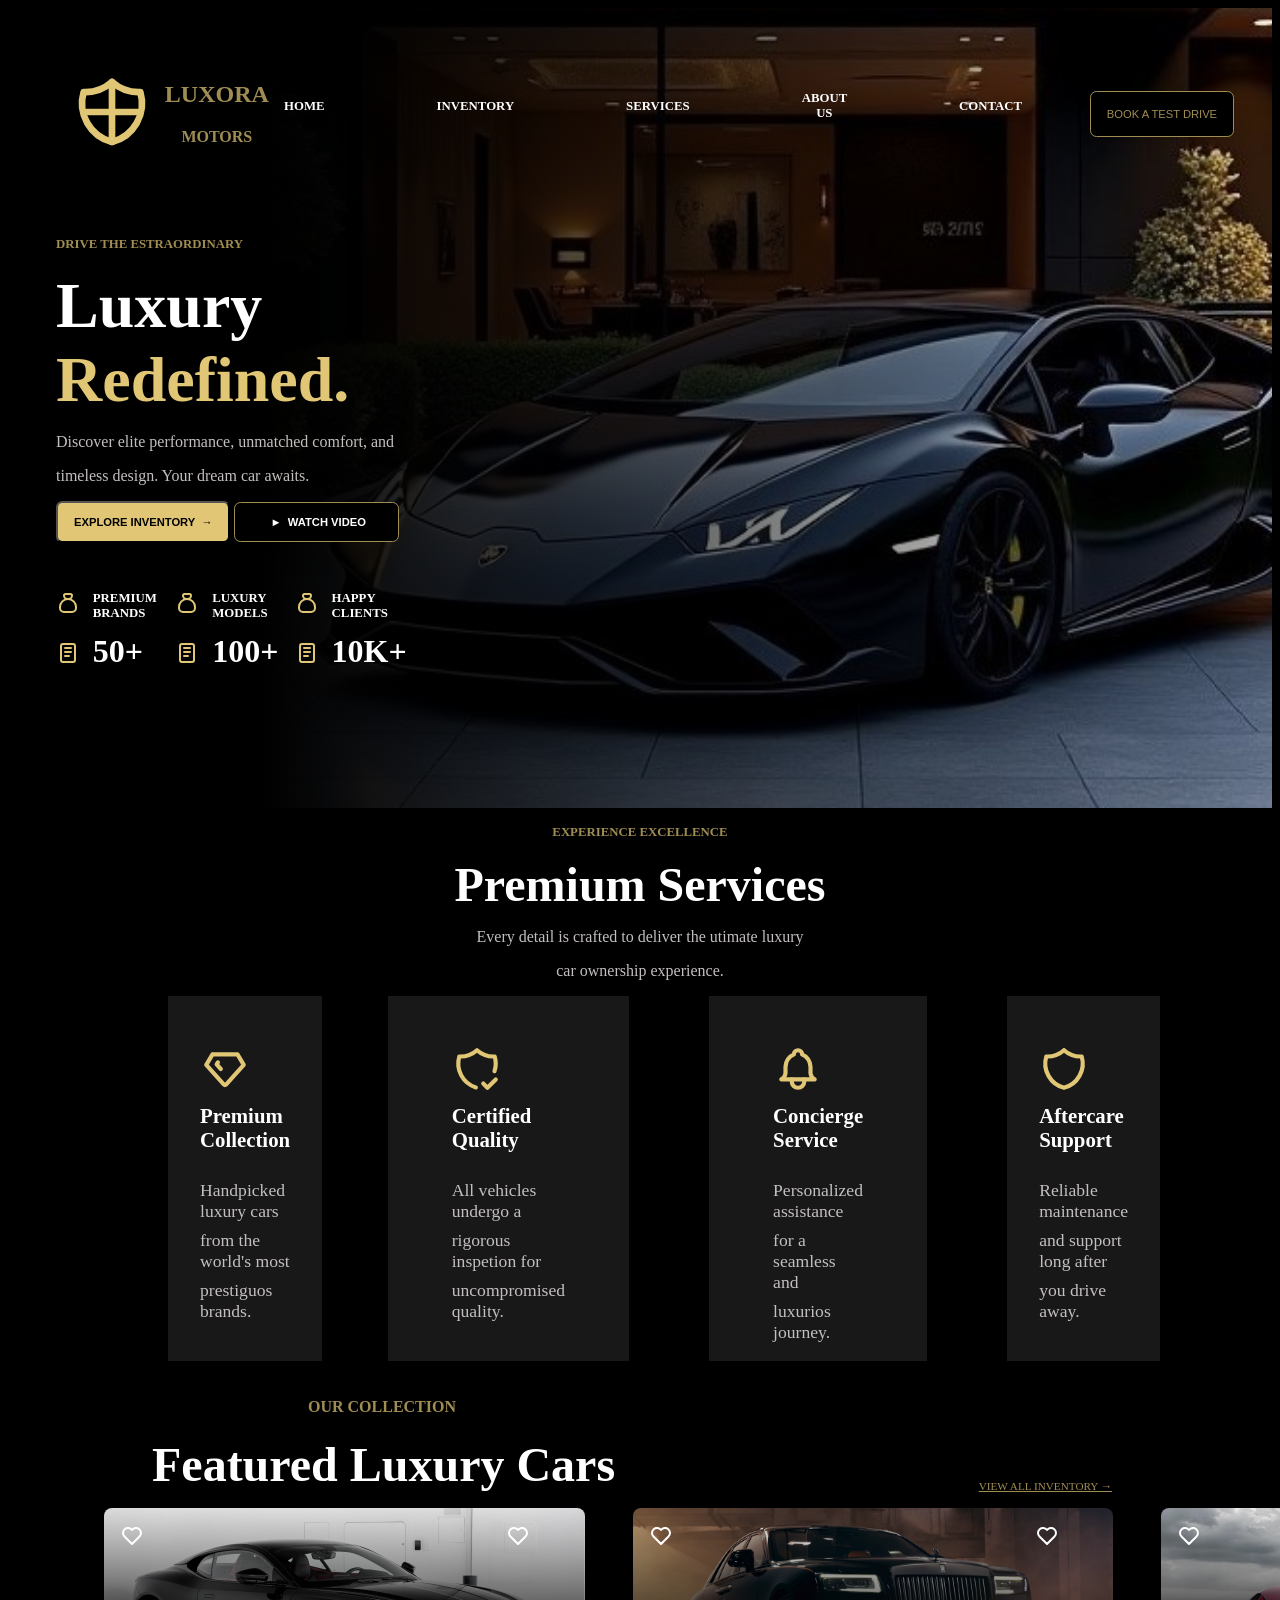
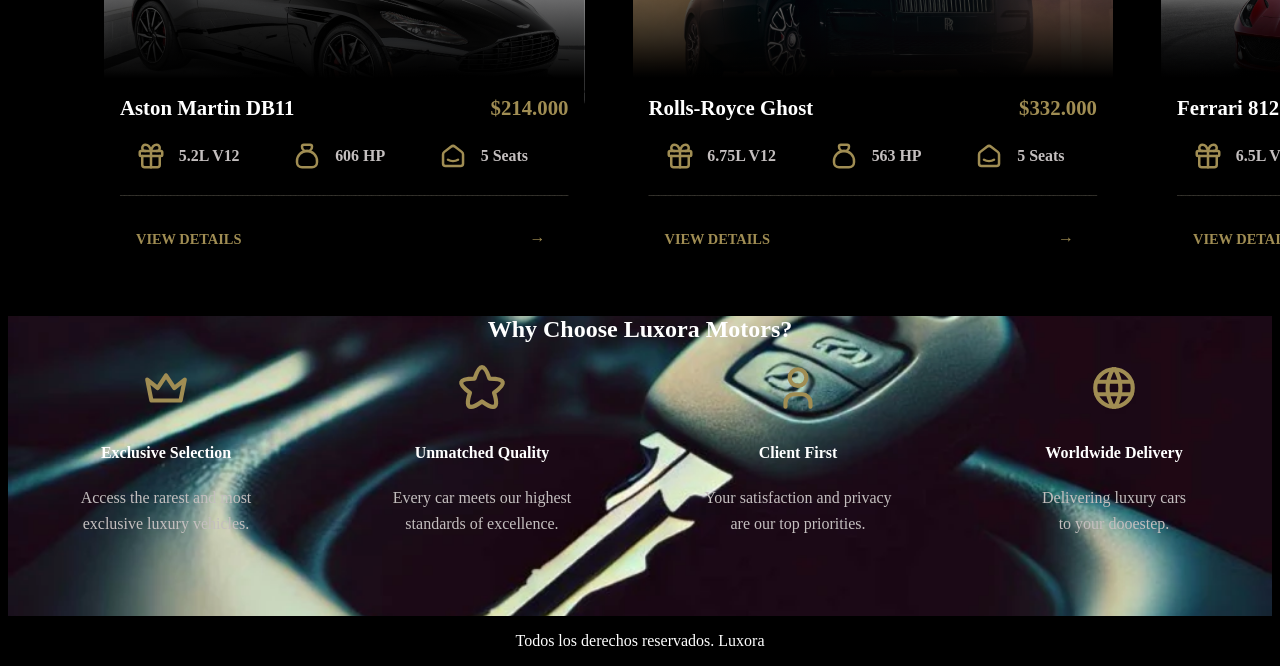
==== commit 6ca5a0ba: "Se organizó las carpetas" ====
--- a/index.html
+++ b/index.html
@@ -1,417 +1,417 @@
-<!DOCTYPE html>
-<html lang="en">
-<head>
-    <meta charset="UTF-8">
-    <meta name="viewport" content="width=device-width, initial-scale=1.0">
-    <title>Página de carros</title>
-    <link href="./styles.css" rel="stylesheet">
-</head>
-<body>
-    <!--navegación-->
-    <section class="imagen-principal">
-    <div class="contenido-imagen">
-        <header>
-            <div class="icono">
-                <svg xmlns="http://www.w3.org/2000/svg" width="80" height="80" viewBox="0 0 24 24" fill="none" stroke="currentColor" stroke-width="2" stroke-linecap="round" stroke-linejoin="round" class="icon icon-tabler icons-tabler-outline icon-tabler-shield-checkered">
-                <path stroke="none" d="M0 0h24v24H0z" fill="none" />
-                <path d="M12 3a12 12 0 0 0 8.5 3a12 12 0 0 1 -8.5 15a12 12 0 0 1 -8.5 -15a12 12 0 0 0 8.5 -3" />
-                <path d="M12 3v18" />
-                <path d="M3.5 12h17" />
-                </svg>
-            </div>
-
-            <div class="logo-texto">
-                <h2 class="logo">Luxora</h2>
-
-                <h4>Motors</h4>
-            </div>
-        
-            <div class="navegacion">
-                <nav>
-                    <a href="#">Home</a>
-                    <a href="#">Inventory</a>
-                    <a href="#">Services</a>
-                    <a href="#">About us</a>
-                    <a href="#">Contact</a>
-                </nav>
-
-                <input class="boton" type="submit" value="Book a test drive">
-            </div> <!--final-->
-        </header>
-
-        <section class="contenido">
-            <h4 class="subtitulo">Drive the estraordinary</h4>
-
-            <h1 class="titulo">Luxury</h1>
-
-            <h1 class="titulo2">Redefined.</h1>
-
-            <p class="parrafo">Discover elite performance, unmatched comfort, and <span>timeless design. Your dream car awaits.</span></p>
-
-            <input class="boton-explore" type="submit" value="Explore inventory  →">
-
-            <input class="boton-watch" type="submit" value=" ►  Watch video">
-
-            <div class="contenido1"> 
-            <div class="premium">
-                <svg xmlns="http://www.w3.org/2000/svg" width="24" height="24" viewBox="0 0 24 24" fill="none" stroke="currentColor" stroke-width="2" stroke-linecap="round" stroke-linejoin="round" class="icon icon-tabler icons-tabler-outline icon-tabler-moneybag">
-                <path stroke="none" d="M0 0h24v24H0z" fill="none" />
-                <path d="M9.5 3h5a1.5 1.5 0 0 1 1.5 1.5a3.5 3.5 0 0 1 -3.5 3.5h-1a3.5 3.5 0 0 1 -3.5 -3.5a1.5 1.5 0 0 1 1.5 -1.5" />
-                <path d="M4 17v-1a8 8 0 1 1 16 0v1a4 4 0 0 1 -4 4h-8a4 4 0 0 1 -4 -4" />
-                </svg>
-
-                <h3 class="subtitulo1">Premium brands</h3>
-                
-                <svg xmlns="http://www.w3.org/2000/svg" width="24" height="24" viewBox="0 0 24 24" fill="none" stroke="currentColor" stroke-width="2" stroke-linecap="round" stroke-linejoin="round" class="icon2 icon-tabler icons-tabler-outline icon-tabler-notes">
-                <path stroke="none" d="M0 0h24v24H0z" fill="none" />
-                <path d="M5 5a2 2 0 0 1 2 -2h10a2 2 0 0 1 2 2v14a2 2 0 0 1 -2 2h-10a2 2 0 0 1 -2 -2l0 -14" />
-                <path d="M9 7l6 0" />
-                <path d="M9 11l6 0" />
-                <path d="M9 15l4 0" />
-                </svg>
-
-                <h1 class="subtitulo2">50+</h1>
-            </div>
-        
-            <div class="luxury">
-                <svg xmlns="http://www.w3.org/2000/svg" width="24" height="24" viewBox="0 0 24 24" fill="none" stroke="currentColor" stroke-width="2" stroke-linecap="round" stroke-linejoin="round" class="icon icon-tabler icons-tabler-outline icon-tabler-moneybag">
-                <path stroke="none" d="M0 0h24v24H0z" fill="none" />
-                <path d="M9.5 3h5a1.5 1.5 0 0 1 1.5 1.5a3.5 3.5 0 0 1 -3.5 3.5h-1a3.5 3.5 0 0 1 -3.5 -3.5a1.5 1.5 0 0 1 1.5 -1.5" />
-                <path d="M4 17v-1a8 8 0 1 1 16 0v1a4 4 0 0 1 -4 4h-8a4 4 0 0 1 -4 -4" />
-                </svg>
-
-                <h3 class="subtitulo1">Luxury models</h3>
-
-                <svg xmlns="http://www.w3.org/2000/svg" width="24" height="24" viewBox="0 0 24 24" fill="none" stroke="currentColor" stroke-width="2" stroke-linecap="round" stroke-linejoin="round" class="icon2 icon-tabler icons-tabler-outline icon-tabler-notes">
-                <path stroke="none" d="M0 0h24v24H0z" fill="none" />
-                <path d="M5 5a2 2 0 0 1 2 -2h10a2 2 0 0 1 2 2v14a2 2 0 0 1 -2 2h-10a2 2 0 0 1 -2 -2l0 -14" />
-                <path d="M9 7l6 0" />
-                <path d="M9 11l6 0" />
-                <path d="M9 15l4 0" />
-                </svg>
-
-                <h1 class="subtitulo2">100+</h1>
-            </div>
-
-            <div class="happy">
-                <svg xmlns="http://www.w3.org/2000/svg" width="24" height="24" viewBox="0 0 24 24" fill="none" stroke="currentColor" stroke-width="2" stroke-linecap="round" stroke-linejoin="round" class="icon icon-tabler icons-tabler-outline icon-tabler-moneybag">
-                <path stroke="none" d="M0 0h24v24H0z" fill="none" />
-                <path d="M9.5 3h5a1.5 1.5 0 0 1 1.5 1.5a3.5 3.5 0 0 1 -3.5 3.5h-1a3.5 3.5 0 0 1 -3.5 -3.5a1.5 1.5 0 0 1 1.5 -1.5" />
-                <path d="M4 17v-1a8 8 0 1 1 16 0v1a4 4 0 0 1 -4 4h-8a4 4 0 0 1 -4 -4" />
-                </svg>
-
-                <h3 class="subtitulo1">Happy clients</h3>
-
-                <svg xmlns="http://www.w3.org/2000/svg" width="24" height="24" viewBox="0 0 24 24" fill="none" stroke="currentColor" stroke-width="2" stroke-linecap="round" stroke-linejoin="round" class="icon2 icon-tabler icons-tabler-outline icon-tabler-notes">
-                <path stroke="none" d="M0 0h24v24H0z" fill="none" />
-                <path d="M5 5a2 2 0 0 1 2 -2h10a2 2 0 0 1 2 2v14a2 2 0 0 1 -2 2h-10a2 2 0 0 1 -2 -2l0 -14" />
-                <path d="M9 7l6 0" />
-                <path d="M9 11l6 0" />
-                <path d="M9 15l4 0" />
-                </svg>
-
-                <h1 class="subtitulo2">10K+</h1>
-        </div>
-        </div>
-        </section>
-    </div>
-    </section>
-
-    <section>
-        <div class="experiencia-p">
-        <h4 class="experiencia">Experience Excellence</h4>
-
-        <h3 class="titulo-premium">Premium Services</h3>
-        </div>
-
-        <p class="parrafo-premium">Every detail is crafted to deliver the utimate luxury <span>car ownership experience.</span></p>
-
-        <div class="caja">
-        <div class="contendor caja1">
-            <svg xmlns="http://www.w3.org/2000/svg" width="50" height="50" viewBox="0 0 24 24" fill="none" stroke="currentColor" stroke-width="2" stroke-linecap="round" stroke-linejoin="round" class="icon icon-tabler icons-tabler-outline icon-tabler-diamond">
-            <path stroke="none" d="M0 0h24v24H0z" fill="none" />
-            <path d="M6 5h12l3 5l-8.5 9.5a.7 .7 0 0 1 -1 0l-8.5 -9.5l3 -5" />
-            <path d="M10 12l-2 -2.2l.6 -1" />
-            </svg>
-
-            <h4>Premium Collection</h4>
-
-            <p>Handpicked luxury cars <span>from the world's most</span><span>prestiguos brands.</span></p>
-
-        </div>
-
-        <div class="contenedor caja2">
-            <svg xmlns="http://www.w3.org/2000/svg" width="50" height="50" viewBox="0 0 24 24" fill="none" stroke="currentColor" stroke-width="2" stroke-linecap="round" stroke-linejoin="round" class="icon icon-tabler icons-tabler-outline icon-tabler-shield-check">
-	        <path stroke="none" d="M0 0h24v24H0z" fill="none" />
-            <path d="M11.46 20.846a12 12 0 0 1 -7.96 -14.846a12 12 0 0 0 8.5 -3a12 12 0 0 0 8.5 3a12 12 0 0 1 -.09 7.06" />
-            <path d="M15 19l2 2l4 -4" />
-            </svg>
-
-            <h4>Certified Quality</h4>
-
-            <p>All vehicles undergo a <span>rigorous inspetion for</span><span>uncompromised quality.</span></p>
-
-        </div>
-
-        <div class="contenedor caja3">
-            <svg xmlns="http://www.w3.org/2000/svg" width="50" height="50" viewBox="0 0 24 24" fill="none" stroke="currentColor" stroke-width="2" stroke-linecap="round" stroke-linejoin="round" class="icon icon-tabler icons-tabler-outline icon-tabler-bell">
-            <path stroke="none" d="M0 0h24v24H0z" fill="none" />
-            <path d="M10 5a2 2 0 1 1 4 0a7 7 0 0 1 4 6v3a4 4 0 0 0 2 3h-16a4 4 0 0 0 2 -3v-3a7 7 0 0 1 4 -6" />
-            <path d="M9 17v1a3 3 0 0 0 6 0v-1" />
-            </svg>
-
-            <h4>Concierge Service</h4>
-
-            <p>Personalized assistance<span>for a seamless and</span><span>luxurios journey.</span> </p>
-        </div>
-
-        <div class="contenedor caja4">
-            <svg xmlns="http://www.w3.org/2000/svg" width="50" height="50" viewBox="0 0 24 24" fill="none" stroke="currentColor" stroke-width="2" stroke-linecap="round" stroke-linejoin="round" class="icon icon-tabler icons-tabler-outline icon-tabler-shield">
-            <path stroke="none" d="M0 0h24v24H0z" fill="none" />
-            <path d="M12 3a12 12 0 0 0 8.5 3a12 12 0 0 1 -8.5 15a12 12 0 0 1 -8.5 -15a12 12 0 0 0 8.5 -3" />
-            </svg>
-
-            <h4>Aftercare Support</h4>
-
-            <p>Reliable maintenance <span>and support long after</span><span>you drive away.</span></p>
-        </div>
-        </div>
-    </section>
-
-    <main class="contenedor">
-        <div class="collection">
-            
-            <div>
-                <h4>our collection</h4>
-
-                <h3>Featured Luxury Cars</h3>
-            </div>
-
-            <a href="#" class="boton-inventario">View All Inventory   → </a>
-        </div>
-
-        <div class="carros">
-        <div class=" contenedor imagen-aston">
-            <svg xmlns="http://www.w3.org/2000/svg" width="24" height="24" viewBox="0 0 24 24" fill="none" stroke="currentColor" stroke-width="2" stroke-linecap="round" stroke-linejoin="round" class="icon-corazon icon-tabler icons-tabler-outline icon-tabler-heart">
-            <path stroke="none" d="M0 0h24v24H0z" fill="none" />
-            <path d="M19.5 12.572l-7.5 7.428l-7.5 -7.428a5 5 0 1 1 7.5 -6.566a5 5 0 1 1 7.5 6.572" />
-            </svg>
-
-            <svg xmlns="http://www.w3.org/2000/svg" width="24" height="24" viewBox="0 0 24 24" fill="none" stroke="currentColor" stroke-width="2" stroke-linecap="round" stroke-linejoin="round" class="icon-corazon1 icon-tabler icons-tabler-outline icon-tabler-heart">
-            <path stroke="none" d="M0 0h24v24H0z" fill="none" />
-            <path d="M19.5 12.572l-7.5 7.428l-7.5 -7.428a5 5 0 1 1 7.5 -6.566a5 5 0 1 1 7.5 6.572" />
-            </svg>
-
-            <div class="modelo-precio">
-                <h4 class="titulo-carro">Aston Martin DB11</h4>
-                
-                <h4 class="precio-carro">$214.000</h4>
-            </div>
-
-            <div class="calidad-carro">
-                <svg xmlns="http://www.w3.org/2000/svg" width="30" height="30" viewBox="0 0 24 24" fill="none" stroke="currentColor" stroke-width="2" stroke-linecap="round" stroke-linejoin="round" class="icon-carro icon-tabler icons-tabler-outline icon-tabler-gift">
-                <path stroke="none" d="M0 0h24v24H0z" fill="none" />
-                <path d="M3 9a1 1 0 0 1 1 -1h16a1 1 0 0 1 1 1v2a1 1 0 0 1 -1 1h-16a1 1 0 0 1 -1 -1l0 -2" />
-                <path d="M12 8l0 13" />
-                <path d="M19 12v7a2 2 0 0 1 -2 2h-10a2 2 0 0 1 -2 -2v-7" />
-                <path d="M7.5 8a2.5 2.5 0 0 1 0 -5a4.8 8 0 0 1 4.5 5a4.8 8 0 0 1 4.5 -5a2.5 2.5 0 0 1 0 5" />
-                </svg>
-
-                <h5>5.2L V12</h5>
-
-                <svg xmlns="http://www.w3.org/2000/svg" width="30" height="30" viewBox="0 0 24 24" fill="none" stroke="currentColor" stroke-width="2" stroke-linecap="round" stroke-linejoin="round" class="icon-carro icon-tabler icons-tabler-outline icon-tabler-moneybag">
-                <path stroke="none" d="M0 0h24v24H0z" fill="none" />
-                <path d="M9.5 3h5a1.5 1.5 0 0 1 1.5 1.5a3.5 3.5 0 0 1 -3.5 3.5h-1a3.5 3.5 0 0 1 -3.5 -3.5a1.5 1.5 0 0 1 1.5 -1.5" />
-                <path d="M4 17v-1a8 8 0 1 1 16 0v1a4 4 0 0 1 -4 4h-8a4 4 0 0 1 -4 -4" />
-                </svg>
-
-                <h5>606 HP</h5>
-                
-                <svg xmlns="http://www.w3.org/2000/svg" width="30" height="30" viewBox="0 0 24 24" fill="none" stroke="currentColor" stroke-width="2" stroke-linecap="round" stroke-linejoin="round" class="icon-carro icon-tabler icons-tabler-outline icon-tabler-smart-home">
-                <path stroke="none" d="M0 0h24v24H0z" fill="none" />
-                <path d="M19 8.71l-5.333 -4.148a2.666 2.666 0 0 0 -3.274 0l-5.334 4.148a2.665 2.665 0 0 0 -1.029 2.105v7.2a2 2 0 0 0 2 2h12a2 2 0 0 0 2 -2v-7.2c0 -.823 -.38 -1.6 -1.03 -2.105" />
-                <path d="M16 15c-2.21 1.333 -5.792 1.333 -8 0" />
-                </svg>
-
-                <h5>5 Seats</h5>
-                
-            </div>
-
-            <p class="linea">___________________________________________________________________________________________________________________________________________________________________________________________</p><br>
-
-            <div class="boton1">
-            <a href="#" class="boton-carro">View Details</a>
-
-            <p class="flecha-boton"> →</p>
-            </div>
-        </div>
-    
-        <div class="contendor imagen-rolls">
-            <svg xmlns="http://www.w3.org/2000/svg" width="24" height="24" viewBox="0 0 24 24" fill="none" stroke="currentColor" stroke-width="2" stroke-linecap="round" stroke-linejoin="round" class="icon-corazon icon-tabler icons-tabler-outline icon-tabler-heart">
-            <path stroke="none" d="M0 0h24v24H0z" fill="none" />
-            <path d="M19.5 12.572l-7.5 7.428l-7.5 -7.428a5 5 0 1 1 7.5 -6.566a5 5 0 1 1 7.5 6.572" />
-            </svg>
-
-            <svg xmlns="http://www.w3.org/2000/svg" width="24" height="24" viewBox="0 0 24 24" fill="none" stroke="currentColor" stroke-width="2" stroke-linecap="round" stroke-linejoin="round" class="icon-corazon1 icon-tabler icons-tabler-outline icon-tabler-heart">
-            <path stroke="none" d="M0 0h24v24H0z" fill="none" />
-            <path d="M19.5 12.572l-7.5 7.428l-7.5 -7.428a5 5 0 1 1 7.5 -6.566a5 5 0 1 1 7.5 6.572" />
-            </svg>
-
-            <div class="modelo-precio">
-                <h4 class="titulo-carro">Rolls-Royce Ghost</h4>
-
-                <h4 class="precio-carro">$332.000</h4>
-            </div>
-
-            <div class="calidad-carro">
-            <svg xmlns="http://www.w3.org/2000/svg" width="30" height="30" viewBox="0 0 24 24" fill="none" stroke="currentColor" stroke-width="2" stroke-linecap="round" stroke-linejoin="round" class="icon-carro icon-tabler icons-tabler-outline icon-tabler-gift">
-            <path stroke="none" d="M0 0h24v24H0z" fill="none" />
-            <path d="M3 9a1 1 0 0 1 1 -1h16a1 1 0 0 1 1 1v2a1 1 0 0 1 -1 1h-16a1 1 0 0 1 -1 -1l0 -2" />
-            <path d="M12 8l0 13" />
-            <path d="M19 12v7a2 2 0 0 1 -2 2h-10a2 2 0 0 1 -2 -2v-7" />
-            <path d="M7.5 8a2.5 2.5 0 0 1 0 -5a4.8 8 0 0 1 4.5 5a4.8 8 0 0 1 4.5 -5a2.5 2.5 0 0 1 0 5" />
-            </svg>
-
-            <h5>6.75L V12</h5>
-
-            <svg xmlns="http://www.w3.org/2000/svg" width="30" height="30" viewBox="0 0 24 24" fill="none" stroke="currentColor" stroke-width="2" stroke-linecap="round" stroke-linejoin="round" class="icon-carro icon-tabler icons-tabler-outline icon-tabler-moneybag">
-            <path stroke="none" d="M0 0h24v24H0z" fill="none" />
-            <path d="M9.5 3h5a1.5 1.5 0 0 1 1.5 1.5a3.5 3.5 0 0 1 -3.5 3.5h-1a3.5 3.5 0 0 1 -3.5 -3.5a1.5 1.5 0 0 1 1.5 -1.5" />
-            <path d="M4 17v-1a8 8 0 1 1 16 0v1a4 4 0 0 1 -4 4h-8a4 4 0 0 1 -4 -4" />
-            </svg>
-
-            <h5>563 HP</h5>
-
-            <svg xmlns="http://www.w3.org/2000/svg" width="30" height="30" viewBox="0 0 24 24" fill="none" stroke="currentColor" stroke-width="2" stroke-linecap="round" stroke-linejoin="round" class="icon-carro icon-tabler icons-tabler-outline icon-tabler-smart-home">
-            <path stroke="none" d="M0 0h24v24H0z" fill="none" />
-            <path d="M19 8.71l-5.333 -4.148a2.666 2.666 0 0 0 -3.274 0l-5.334 4.148a2.665 2.665 0 0 0 -1.029 2.105v7.2a2 2 0 0 0 2 2h12a2 2 0 0 0 2 -2v-7.2c0 -.823 -.38 -1.6 -1.03 -2.105" />
-            <path d="M16 15c-2.21 1.333 -5.792 1.333 -8 0" />
-            </svg>
-
-            <h5>5 Seats</h5>
-            </div>
-
-            <p class="linea">___________________________________________________________________________________________________________________________________________________________________________________________</p><br>
-
-            <div class="boton1">
-            <a href="#" class="boton-carro">View Details</a>
-
-            <p class="flecha-boton"> →</p>
-            </div>
-        </div>
-
-        <div class="contenedor imagen-ferrari">
-            <svg xmlns="http://www.w3.org/2000/svg" width="24" height="24" viewBox="0 0 24 24" fill="none" stroke="currentColor" stroke-width="2" stroke-linecap="round" stroke-linejoin="round" class="icon-corazon icon-tabler icons-tabler-outline icon-tabler-heart">
-            <path stroke="none" d="M0 0h24v24H0z" fill="none" />
-            <path d="M19.5 12.572l-7.5 7.428l-7.5 -7.428a5 5 0 1 1 7.5 -6.566a5 5 0 1 1 7.5 6.572" />
-            </svg>
-
-            <svg xmlns="http://www.w3.org/2000/svg" width="24" height="24" viewBox="0 0 24 24" fill="none" stroke="currentColor" stroke-width="2" stroke-linecap="round" stroke-linejoin="round" class="icon-corazon1 icon-tabler icons-tabler-outline icon-tabler-heart">
-            <path stroke="none" d="M0 0h24v24H0z" fill="none" />
-            <path d="M19.5 12.572l-7.5 7.428l-7.5 -7.428a5 5 0 1 1 7.5 -6.566a5 5 0 1 1 7.5 6.572" />
-            </svg>
-
-            <div class="modelo-precio">
-                <h4 class="titulo-carro">Ferrari 812 Superfast</h4>
-
-                <h4 class="precio-carro">$412.000</h4>
-            </div>
-
-            <div class="calidad-carro">
-            <svg xmlns="http://www.w3.org/2000/svg" width="30" height="30" viewBox="0 0 24 24" fill="none" stroke="currentColor" stroke-width="2" stroke-linecap="round" stroke-linejoin="round" class="icon-carro icon-tabler icons-tabler-outline icon-tabler-gift">
-            <path stroke="none" d="M0 0h24v24H0z" fill="none" />
-            <path d="M3 9a1 1 0 0 1 1 -1h16a1 1 0 0 1 1 1v2a1 1 0 0 1 -1 1h-16a1 1 0 0 1 -1 -1l0 -2" />
-            <path d="M12 8l0 13" />
-            <path d="M19 12v7a2 2 0 0 1 -2 2h-10a2 2 0 0 1 -2 -2v-7" />
-            <path d="M7.5 8a2.5 2.5 0 0 1 0 -5a4.8 8 0 0 1 4.5 5a4.8 8 0 0 1 4.5 -5a2.5 2.5 0 0 1 0 5" />
-            </svg>
-
-            <h5>6.5L V12</h5>
-            
-            <svg xmlns="http://www.w3.org/2000/svg" width="30" height="30" viewBox="0 0 24 24" fill="none" stroke="currentColor" stroke-width="2" stroke-linecap="round" stroke-linejoin="round" class="icon-carro icon-tabler icons-tabler-outline icon-tabler-moneybag">
-            <path stroke="none" d="M0 0h24v24H0z" fill="none" />
-            <path d="M9.5 3h5a1.5 1.5 0 0 1 1.5 1.5a3.5 3.5 0 0 1 -3.5 3.5h-1a3.5 3.5 0 0 1 -3.5 -3.5a1.5 1.5 0 0 1 1.5 -1.5" />
-            <path d="M4 17v-1a8 8 0 1 1 16 0v1a4 4 0 0 1 -4 4h-8a4 4 0 0 1 -4 -4" />
-            </svg>
-
-            <h5>535 HP</h5>
-            
-            <svg xmlns="http://www.w3.org/2000/svg" width="30" height="30" viewBox="0 0 24 24" fill="none" stroke="currentColor" stroke-width="2" stroke-linecap="round" stroke-linejoin="round" class="icon-carro icon-tabler icons-tabler-outline icon-tabler-smart-home">
-            <path stroke="none" d="M0 0h24v24H0z" fill="none" />
-            <path d="M19 8.71l-5.333 -4.148a2.666 2.666 0 0 0 -3.274 0l-5.334 4.148a2.665 2.665 0 0 0 -1.029 2.105v7.2a2 2 0 0 0 2 2h12a2 2 0 0 0 2 -2v-7.2c0 -.823 -.38 -1.6 -1.03 -2.105" />
-            <path d="M16 15c-2.21 1.333 -5.792 1.333 -8 0" />
-            </svg>
-
-            <h5>5 Seats</h5>
-            </div>
-
-            <p class="linea">___________________________________________________________________________________________________________________________________________________________________________________________</p><br>
-
-            <div class="boton1">
-            <a href="#" class="boton-carro">View Details</a>
-
-            <p class="flecha-boton"> →</p>
-            </div>
-        </div>
-        </div>
-    </main>
-
-    <section class="contendor imagen-final">
-        <h2>Why Choose Luxora Motors?</h2>
-
-        <div class="caja-final">
-        <div class="cuadro-final">
-            <svg xmlns="http://www.w3.org/2000/svg" width="50" height="50" viewBox="0 0 24 24" fill="none" stroke="currentColor" stroke-width="2" stroke-linecap="round" stroke-linejoin="round" class="icon-final icon-tabler icons-tabler-outline icon-tabler-crown">
-            <path stroke="none" d="M0 0h24v24H0z" fill="none" />
-            <path d="M12 6l4 6l5 -4l-2 10h-14l-2 -10l5 4l4 -6" />
-            </svg>
-
-            <h5 class="titulo-final">Exclusive Selection</h5>
-
-            <p class="parrafo-final">Access the rarest and most <span>exclusive luxury vehicles.</span></p>
-        </div>
-
-        <div class="cuadro-final1">
-            <svg xmlns="http://www.w3.org/2000/svg" width="50" height="50" viewBox="0 0 24 24" fill="none" stroke="currentColor" stroke-width="2" stroke-linecap="round" stroke-linejoin="round" class="icon-final icon-tabler icons-tabler-outline icon-tabler-carambola">
-            <path stroke="none" d="M0 0h24v24H0z" fill="none" />
-            <path d="M17.286 21.09q -1.69 .001 -5.288 -2.615q -3.596 2.617 -5.288 2.616q -2.726 0 -.495 -6.8q -9.389 -6.775 2.135 -6.775h.076q 1.785 -5.516 3.574 -5.516q 1.785 0 3.574 5.516h.076q 11.525 0 2.133 6.774q 2.23 6.802 -.497 6.8" />
-            </svg>
-
-            <h5 class="titulo-final">Unmatched Quality</h5>
-
-            <p class="parrafo-final">Every car meets our highest <span>standards of excellence.</span></p>
-        </div>
-
-        <div class="cuadro-final2">
-            <svg xmlns="http://www.w3.org/2000/svg" width="50" height="50" viewBox="0 0 24 24" fill="none" stroke="currentColor" stroke-width="2" stroke-linecap="round" stroke-linejoin="round" class="icon-final icon-tabler icons-tabler-outline icon-tabler-user">
-            <path stroke="none" d="M0 0h24v24H0z" fill="none" />
-            <path d="M8 7a4 4 0 1 0 8 0a4 4 0 0 0 -8 0" />
-            <path d="M6 21v-2a4 4 0 0 1 4 -4h4a4 4 0 0 1 4 4v2" />
-            </svg>
-
-            <h5 class="titulo-final">Client First</h5>
-
-            <p class="parrafo-final">Your satisfaction and privacy <span>are our top priorities.</span></p>
-        </div>
-
-        <div class="cuadro-final3">
-            <svg xmlns="http://www.w3.org/2000/svg" width="50" height="50" viewBox="0 0 24 24" fill="none" stroke="currentColor" stroke-width="2" stroke-linecap="round" stroke-linejoin="round" class="icon-final icon-tabler icons-tabler-outline icon-tabler-world">
-            <path stroke="none" d="M0 0h24v24H0z" fill="none" />
-            <path d="M3 12a9 9 0 1 0 18 0a9 9 0 0 0 -18 0" />
-            <path d="M3.6 9h16.8" />
-            <path d="M3.6 15h16.8" />
-            <path d="M11.5 3a17 17 0 0 0 0 18" />
-            <path d="M12.5 3a17 17 0 0 1 0 18" />
-            </svg>
-
-            <h5 class="titulo-final">Worldwide Delivery</h5>
-
-            <p class="parrafo-final">Delivering luxury cars <span>to your dooestep.</span></p>
-        </div>
-        </div>
-    </section>
-
-    <p class="footer">Todos los derechos reservados. Luxora</p>
-
-</body>
-</html>
+<!DOCTYPE html>
+<html lang="en">
+<head>
+    <meta charset="UTF-8">
+    <meta name="viewport" content="width=device-width, initial-scale=1.0">
+    <title>Página de carros</title>
+    <link href="css/styles.css" rel="stylesheet">
+</head>
+<body>
+    <!--navegación-->
+    <section class="imagen-principal">
+    <div class="contenido-imagen">
+        <header>
+            <div class="icono">
+                <svg xmlns="http://www.w3.org/2000/svg" width="80" height="80" viewBox="0 0 24 24" fill="none" stroke="currentColor" stroke-width="2" stroke-linecap="round" stroke-linejoin="round" class="icon icon-tabler icons-tabler-outline icon-tabler-shield-checkered">
+                <path stroke="none" d="M0 0h24v24H0z" fill="none" />
+                <path d="M12 3a12 12 0 0 0 8.5 3a12 12 0 0 1 -8.5 15a12 12 0 0 1 -8.5 -15a12 12 0 0 0 8.5 -3" />
+                <path d="M12 3v18" />
+                <path d="M3.5 12h17" />
+                </svg>
+            </div>
+
+            <div class="logo-texto">
+                <h2 class="logo">Luxora</h2>
+
+                <h4>Motors</h4>
+            </div>
+        
+            <div class="navegacion">
+                <nav>
+                    <a href="#">Home</a>
+                    <a href="#">Inventory</a>
+                    <a href="#">Services</a>
+                    <a href="#">About us</a>
+                    <a href="#">Contact</a>
+                </nav>
+
+                <input class="boton" type="submit" value="Book a test drive">
+            </div> <!--final-->
+        </header>
+
+        <section class="contenido">
+            <h4 class="subtitulo">Drive the estraordinary</h4>
+
+            <h1 class="titulo">Luxury</h1>
+
+            <h1 class="titulo2">Redefined.</h1>
+
+            <p class="parrafo">Discover elite performance, unmatched comfort, and <span>timeless design. Your dream car awaits.</span></p>
+
+            <input class="boton-explore" type="submit" value="Explore inventory  →">
+
+            <input class="boton-watch" type="submit" value=" ►  Watch video">
+
+            <div class="contenido1"> 
+            <div class="premium">
+                <svg xmlns="http://www.w3.org/2000/svg" width="24" height="24" viewBox="0 0 24 24" fill="none" stroke="currentColor" stroke-width="2" stroke-linecap="round" stroke-linejoin="round" class="icon icon-tabler icons-tabler-outline icon-tabler-moneybag">
+                <path stroke="none" d="M0 0h24v24H0z" fill="none" />
+                <path d="M9.5 3h5a1.5 1.5 0 0 1 1.5 1.5a3.5 3.5 0 0 1 -3.5 3.5h-1a3.5 3.5 0 0 1 -3.5 -3.5a1.5 1.5 0 0 1 1.5 -1.5" />
+                <path d="M4 17v-1a8 8 0 1 1 16 0v1a4 4 0 0 1 -4 4h-8a4 4 0 0 1 -4 -4" />
+                </svg>
+
+                <h3 class="subtitulo1">Premium brands</h3>
+                
+                <svg xmlns="http://www.w3.org/2000/svg" width="24" height="24" viewBox="0 0 24 24" fill="none" stroke="currentColor" stroke-width="2" stroke-linecap="round" stroke-linejoin="round" class="icon2 icon-tabler icons-tabler-outline icon-tabler-notes">
+                <path stroke="none" d="M0 0h24v24H0z" fill="none" />
+                <path d="M5 5a2 2 0 0 1 2 -2h10a2 2 0 0 1 2 2v14a2 2 0 0 1 -2 2h-10a2 2 0 0 1 -2 -2l0 -14" />
+                <path d="M9 7l6 0" />
+                <path d="M9 11l6 0" />
+                <path d="M9 15l4 0" />
+                </svg>
+
+                <h1 class="subtitulo2">50+</h1>
+            </div>
+        
+            <div class="luxury">
+                <svg xmlns="http://www.w3.org/2000/svg" width="24" height="24" viewBox="0 0 24 24" fill="none" stroke="currentColor" stroke-width="2" stroke-linecap="round" stroke-linejoin="round" class="icon icon-tabler icons-tabler-outline icon-tabler-moneybag">
+                <path stroke="none" d="M0 0h24v24H0z" fill="none" />
+                <path d="M9.5 3h5a1.5 1.5 0 0 1 1.5 1.5a3.5 3.5 0 0 1 -3.5 3.5h-1a3.5 3.5 0 0 1 -3.5 -3.5a1.5 1.5 0 0 1 1.5 -1.5" />
+                <path d="M4 17v-1a8 8 0 1 1 16 0v1a4 4 0 0 1 -4 4h-8a4 4 0 0 1 -4 -4" />
+                </svg>
+
+                <h3 class="subtitulo1">Luxury models</h3>
+
+                <svg xmlns="http://www.w3.org/2000/svg" width="24" height="24" viewBox="0 0 24 24" fill="none" stroke="currentColor" stroke-width="2" stroke-linecap="round" stroke-linejoin="round" class="icon2 icon-tabler icons-tabler-outline icon-tabler-notes">
+                <path stroke="none" d="M0 0h24v24H0z" fill="none" />
+                <path d="M5 5a2 2 0 0 1 2 -2h10a2 2 0 0 1 2 2v14a2 2 0 0 1 -2 2h-10a2 2 0 0 1 -2 -2l0 -14" />
+                <path d="M9 7l6 0" />
+                <path d="M9 11l6 0" />
+                <path d="M9 15l4 0" />
+                </svg>
+
+                <h1 class="subtitulo2">100+</h1>
+            </div>
+
+            <div class="happy">
+                <svg xmlns="http://www.w3.org/2000/svg" width="24" height="24" viewBox="0 0 24 24" fill="none" stroke="currentColor" stroke-width="2" stroke-linecap="round" stroke-linejoin="round" class="icon icon-tabler icons-tabler-outline icon-tabler-moneybag">
+                <path stroke="none" d="M0 0h24v24H0z" fill="none" />
+                <path d="M9.5 3h5a1.5 1.5 0 0 1 1.5 1.5a3.5 3.5 0 0 1 -3.5 3.5h-1a3.5 3.5 0 0 1 -3.5 -3.5a1.5 1.5 0 0 1 1.5 -1.5" />
+                <path d="M4 17v-1a8 8 0 1 1 16 0v1a4 4 0 0 1 -4 4h-8a4 4 0 0 1 -4 -4" />
+                </svg>
+
+                <h3 class="subtitulo1">Happy clients</h3>
+
+                <svg xmlns="http://www.w3.org/2000/svg" width="24" height="24" viewBox="0 0 24 24" fill="none" stroke="currentColor" stroke-width="2" stroke-linecap="round" stroke-linejoin="round" class="icon2 icon-tabler icons-tabler-outline icon-tabler-notes">
+                <path stroke="none" d="M0 0h24v24H0z" fill="none" />
+                <path d="M5 5a2 2 0 0 1 2 -2h10a2 2 0 0 1 2 2v14a2 2 0 0 1 -2 2h-10a2 2 0 0 1 -2 -2l0 -14" />
+                <path d="M9 7l6 0" />
+                <path d="M9 11l6 0" />
+                <path d="M9 15l4 0" />
+                </svg>
+
+                <h1 class="subtitulo2">10K+</h1>
+        </div>
+        </div>
+        </section>
+    </div>
+    </section>
+
+    <section>
+        <div class="experiencia-p">
+        <h4 class="experiencia">Experience Excellence</h4>
+
+        <h3 class="titulo-premium">Premium Services</h3>
+        </div>
+
+        <p class="parrafo-premium">Every detail is crafted to deliver the utimate luxury <span>car ownership experience.</span></p>
+
+        <div class="caja">
+        <div class="contendor caja1">
+            <svg xmlns="http://www.w3.org/2000/svg" width="50" height="50" viewBox="0 0 24 24" fill="none" stroke="currentColor" stroke-width="2" stroke-linecap="round" stroke-linejoin="round" class="icon icon-tabler icons-tabler-outline icon-tabler-diamond">
+            <path stroke="none" d="M0 0h24v24H0z" fill="none" />
+            <path d="M6 5h12l3 5l-8.5 9.5a.7 .7 0 0 1 -1 0l-8.5 -9.5l3 -5" />
+            <path d="M10 12l-2 -2.2l.6 -1" />
+            </svg>
+
+            <h4>Premium Collection</h4>
+
+            <p>Handpicked luxury cars <span>from the world's most</span><span>prestiguos brands.</span></p>
+
+        </div>
+
+        <div class="contenedor caja2">
+            <svg xmlns="http://www.w3.org/2000/svg" width="50" height="50" viewBox="0 0 24 24" fill="none" stroke="currentColor" stroke-width="2" stroke-linecap="round" stroke-linejoin="round" class="icon icon-tabler icons-tabler-outline icon-tabler-shield-check">
+	        <path stroke="none" d="M0 0h24v24H0z" fill="none" />
+            <path d="M11.46 20.846a12 12 0 0 1 -7.96 -14.846a12 12 0 0 0 8.5 -3a12 12 0 0 0 8.5 3a12 12 0 0 1 -.09 7.06" />
+            <path d="M15 19l2 2l4 -4" />
+            </svg>
+
+            <h4>Certified Quality</h4>
+
+            <p>All vehicles undergo a <span>rigorous inspetion for</span><span>uncompromised quality.</span></p>
+
+        </div>
+
+        <div class="contenedor caja3">
+            <svg xmlns="http://www.w3.org/2000/svg" width="50" height="50" viewBox="0 0 24 24" fill="none" stroke="currentColor" stroke-width="2" stroke-linecap="round" stroke-linejoin="round" class="icon icon-tabler icons-tabler-outline icon-tabler-bell">
+            <path stroke="none" d="M0 0h24v24H0z" fill="none" />
+            <path d="M10 5a2 2 0 1 1 4 0a7 7 0 0 1 4 6v3a4 4 0 0 0 2 3h-16a4 4 0 0 0 2 -3v-3a7 7 0 0 1 4 -6" />
+            <path d="M9 17v1a3 3 0 0 0 6 0v-1" />
+            </svg>
+
+            <h4>Concierge Service</h4>
+
+            <p>Personalized assistance<span>for a seamless and</span><span>luxurios journey.</span> </p>
+        </div>
+
+        <div class="contenedor caja4">
+            <svg xmlns="http://www.w3.org/2000/svg" width="50" height="50" viewBox="0 0 24 24" fill="none" stroke="currentColor" stroke-width="2" stroke-linecap="round" stroke-linejoin="round" class="icon icon-tabler icons-tabler-outline icon-tabler-shield">
+            <path stroke="none" d="M0 0h24v24H0z" fill="none" />
+            <path d="M12 3a12 12 0 0 0 8.5 3a12 12 0 0 1 -8.5 15a12 12 0 0 1 -8.5 -15a12 12 0 0 0 8.5 -3" />
+            </svg>
+
+            <h4>Aftercare Support</h4>
+
+            <p>Reliable maintenance <span>and support long after</span><span>you drive away.</span></p>
+        </div>
+        </div>
+    </section>
+
+    <main class="contenedor">
+        <div class="collection">
+            
+            <div>
+                <h4>our collection</h4>
+
+                <h3>Featured Luxury Cars</h3>
+            </div>
+
+            <a href="#" class="boton-inventario">View All Inventory   → </a>
+        </div>
+
+        <div class="carros">
+        <div class=" contenedor imagen-aston">
+            <svg xmlns="http://www.w3.org/2000/svg" width="24" height="24" viewBox="0 0 24 24" fill="none" stroke="currentColor" stroke-width="2" stroke-linecap="round" stroke-linejoin="round" class="icon-corazon icon-tabler icons-tabler-outline icon-tabler-heart">
+            <path stroke="none" d="M0 0h24v24H0z" fill="none" />
+            <path d="M19.5 12.572l-7.5 7.428l-7.5 -7.428a5 5 0 1 1 7.5 -6.566a5 5 0 1 1 7.5 6.572" />
+            </svg>
+
+            <svg xmlns="http://www.w3.org/2000/svg" width="24" height="24" viewBox="0 0 24 24" fill="none" stroke="currentColor" stroke-width="2" stroke-linecap="round" stroke-linejoin="round" class="icon-corazon1 icon-tabler icons-tabler-outline icon-tabler-heart">
+            <path stroke="none" d="M0 0h24v24H0z" fill="none" />
+            <path d="M19.5 12.572l-7.5 7.428l-7.5 -7.428a5 5 0 1 1 7.5 -6.566a5 5 0 1 1 7.5 6.572" />
+            </svg>
+
+            <div class="modelo-precio">
+                <h4 class="titulo-carro">Aston Martin DB11</h4>
+                
+                <h4 class="precio-carro">$214.000</h4>
+            </div>
+
+            <div class="calidad-carro">
+                <svg xmlns="http://www.w3.org/2000/svg" width="30" height="30" viewBox="0 0 24 24" fill="none" stroke="currentColor" stroke-width="2" stroke-linecap="round" stroke-linejoin="round" class="icon-carro icon-tabler icons-tabler-outline icon-tabler-gift">
+                <path stroke="none" d="M0 0h24v24H0z" fill="none" />
+                <path d="M3 9a1 1 0 0 1 1 -1h16a1 1 0 0 1 1 1v2a1 1 0 0 1 -1 1h-16a1 1 0 0 1 -1 -1l0 -2" />
+                <path d="M12 8l0 13" />
+                <path d="M19 12v7a2 2 0 0 1 -2 2h-10a2 2 0 0 1 -2 -2v-7" />
+                <path d="M7.5 8a2.5 2.5 0 0 1 0 -5a4.8 8 0 0 1 4.5 5a4.8 8 0 0 1 4.5 -5a2.5 2.5 0 0 1 0 5" />
+                </svg>
+
+                <h5>5.2L V12</h5>
+
+                <svg xmlns="http://www.w3.org/2000/svg" width="30" height="30" viewBox="0 0 24 24" fill="none" stroke="currentColor" stroke-width="2" stroke-linecap="round" stroke-linejoin="round" class="icon-carro icon-tabler icons-tabler-outline icon-tabler-moneybag">
+                <path stroke="none" d="M0 0h24v24H0z" fill="none" />
+                <path d="M9.5 3h5a1.5 1.5 0 0 1 1.5 1.5a3.5 3.5 0 0 1 -3.5 3.5h-1a3.5 3.5 0 0 1 -3.5 -3.5a1.5 1.5 0 0 1 1.5 -1.5" />
+                <path d="M4 17v-1a8 8 0 1 1 16 0v1a4 4 0 0 1 -4 4h-8a4 4 0 0 1 -4 -4" />
+                </svg>
+
+                <h5>606 HP</h5>
+                
+                <svg xmlns="http://www.w3.org/2000/svg" width="30" height="30" viewBox="0 0 24 24" fill="none" stroke="currentColor" stroke-width="2" stroke-linecap="round" stroke-linejoin="round" class="icon-carro icon-tabler icons-tabler-outline icon-tabler-smart-home">
+                <path stroke="none" d="M0 0h24v24H0z" fill="none" />
+                <path d="M19 8.71l-5.333 -4.148a2.666 2.666 0 0 0 -3.274 0l-5.334 4.148a2.665 2.665 0 0 0 -1.029 2.105v7.2a2 2 0 0 0 2 2h12a2 2 0 0 0 2 -2v-7.2c0 -.823 -.38 -1.6 -1.03 -2.105" />
+                <path d="M16 15c-2.21 1.333 -5.792 1.333 -8 0" />
+                </svg>
+
+                <h5>5 Seats</h5>
+                
+            </div>
+
+            <p class="linea">___________________________________________________________________________________________________________________________________________________________________________________________</p><br>
+
+            <div class="boton1">
+            <a href="#" class="boton-carro">View Details</a>
+
+            <p class="flecha-boton"> →</p>
+            </div>
+        </div>
+    
+        <div class="contendor imagen-rolls">
+            <svg xmlns="http://www.w3.org/2000/svg" width="24" height="24" viewBox="0 0 24 24" fill="none" stroke="currentColor" stroke-width="2" stroke-linecap="round" stroke-linejoin="round" class="icon-corazon icon-tabler icons-tabler-outline icon-tabler-heart">
+            <path stroke="none" d="M0 0h24v24H0z" fill="none" />
+            <path d="M19.5 12.572l-7.5 7.428l-7.5 -7.428a5 5 0 1 1 7.5 -6.566a5 5 0 1 1 7.5 6.572" />
+            </svg>
+
+            <svg xmlns="http://www.w3.org/2000/svg" width="24" height="24" viewBox="0 0 24 24" fill="none" stroke="currentColor" stroke-width="2" stroke-linecap="round" stroke-linejoin="round" class="icon-corazon1 icon-tabler icons-tabler-outline icon-tabler-heart">
+            <path stroke="none" d="M0 0h24v24H0z" fill="none" />
+            <path d="M19.5 12.572l-7.5 7.428l-7.5 -7.428a5 5 0 1 1 7.5 -6.566a5 5 0 1 1 7.5 6.572" />
+            </svg>
+
+            <div class="modelo-precio">
+                <h4 class="titulo-carro">Rolls-Royce Ghost</h4>
+
+                <h4 class="precio-carro">$332.000</h4>
+            </div>
+
+            <div class="calidad-carro">
+            <svg xmlns="http://www.w3.org/2000/svg" width="30" height="30" viewBox="0 0 24 24" fill="none" stroke="currentColor" stroke-width="2" stroke-linecap="round" stroke-linejoin="round" class="icon-carro icon-tabler icons-tabler-outline icon-tabler-gift">
+            <path stroke="none" d="M0 0h24v24H0z" fill="none" />
+            <path d="M3 9a1 1 0 0 1 1 -1h16a1 1 0 0 1 1 1v2a1 1 0 0 1 -1 1h-16a1 1 0 0 1 -1 -1l0 -2" />
+            <path d="M12 8l0 13" />
+            <path d="M19 12v7a2 2 0 0 1 -2 2h-10a2 2 0 0 1 -2 -2v-7" />
+            <path d="M7.5 8a2.5 2.5 0 0 1 0 -5a4.8 8 0 0 1 4.5 5a4.8 8 0 0 1 4.5 -5a2.5 2.5 0 0 1 0 5" />
+            </svg>
+
+            <h5>6.75L V12</h5>
+
+            <svg xmlns="http://www.w3.org/2000/svg" width="30" height="30" viewBox="0 0 24 24" fill="none" stroke="currentColor" stroke-width="2" stroke-linecap="round" stroke-linejoin="round" class="icon-carro icon-tabler icons-tabler-outline icon-tabler-moneybag">
+            <path stroke="none" d="M0 0h24v24H0z" fill="none" />
+            <path d="M9.5 3h5a1.5 1.5 0 0 1 1.5 1.5a3.5 3.5 0 0 1 -3.5 3.5h-1a3.5 3.5 0 0 1 -3.5 -3.5a1.5 1.5 0 0 1 1.5 -1.5" />
+            <path d="M4 17v-1a8 8 0 1 1 16 0v1a4 4 0 0 1 -4 4h-8a4 4 0 0 1 -4 -4" />
+            </svg>
+
+            <h5>563 HP</h5>
+
+            <svg xmlns="http://www.w3.org/2000/svg" width="30" height="30" viewBox="0 0 24 24" fill="none" stroke="currentColor" stroke-width="2" stroke-linecap="round" stroke-linejoin="round" class="icon-carro icon-tabler icons-tabler-outline icon-tabler-smart-home">
+            <path stroke="none" d="M0 0h24v24H0z" fill="none" />
+            <path d="M19 8.71l-5.333 -4.148a2.666 2.666 0 0 0 -3.274 0l-5.334 4.148a2.665 2.665 0 0 0 -1.029 2.105v7.2a2 2 0 0 0 2 2h12a2 2 0 0 0 2 -2v-7.2c0 -.823 -.38 -1.6 -1.03 -2.105" />
+            <path d="M16 15c-2.21 1.333 -5.792 1.333 -8 0" />
+            </svg>
+
+            <h5>5 Seats</h5>
+            </div>
+
+            <p class="linea">___________________________________________________________________________________________________________________________________________________________________________________________</p><br>
+
+            <div class="boton1">
+            <a href="#" class="boton-carro">View Details</a>
+
+            <p class="flecha-boton"> →</p>
+            </div>
+        </div>
+
+        <div class="contenedor imagen-ferrari">
+            <svg xmlns="http://www.w3.org/2000/svg" width="24" height="24" viewBox="0 0 24 24" fill="none" stroke="currentColor" stroke-width="2" stroke-linecap="round" stroke-linejoin="round" class="icon-corazon icon-tabler icons-tabler-outline icon-tabler-heart">
+            <path stroke="none" d="M0 0h24v24H0z" fill="none" />
+            <path d="M19.5 12.572l-7.5 7.428l-7.5 -7.428a5 5 0 1 1 7.5 -6.566a5 5 0 1 1 7.5 6.572" />
+            </svg>
+
+            <svg xmlns="http://www.w3.org/2000/svg" width="24" height="24" viewBox="0 0 24 24" fill="none" stroke="currentColor" stroke-width="2" stroke-linecap="round" stroke-linejoin="round" class="icon-corazon1 icon-tabler icons-tabler-outline icon-tabler-heart">
+            <path stroke="none" d="M0 0h24v24H0z" fill="none" />
+            <path d="M19.5 12.572l-7.5 7.428l-7.5 -7.428a5 5 0 1 1 7.5 -6.566a5 5 0 1 1 7.5 6.572" />
+            </svg>
+
+            <div class="modelo-precio">
+                <h4 class="titulo-carro">Ferrari 812 Superfast</h4>
+
+                <h4 class="precio-carro">$412.000</h4>
+            </div>
+
+            <div class="calidad-carro">
+            <svg xmlns="http://www.w3.org/2000/svg" width="30" height="30" viewBox="0 0 24 24" fill="none" stroke="currentColor" stroke-width="2" stroke-linecap="round" stroke-linejoin="round" class="icon-carro icon-tabler icons-tabler-outline icon-tabler-gift">
+            <path stroke="none" d="M0 0h24v24H0z" fill="none" />
+            <path d="M3 9a1 1 0 0 1 1 -1h16a1 1 0 0 1 1 1v2a1 1 0 0 1 -1 1h-16a1 1 0 0 1 -1 -1l0 -2" />
+            <path d="M12 8l0 13" />
+            <path d="M19 12v7a2 2 0 0 1 -2 2h-10a2 2 0 0 1 -2 -2v-7" />
+            <path d="M7.5 8a2.5 2.5 0 0 1 0 -5a4.8 8 0 0 1 4.5 5a4.8 8 0 0 1 4.5 -5a2.5 2.5 0 0 1 0 5" />
+            </svg>
+
+            <h5>6.5L V12</h5>
+            
+            <svg xmlns="http://www.w3.org/2000/svg" width="30" height="30" viewBox="0 0 24 24" fill="none" stroke="currentColor" stroke-width="2" stroke-linecap="round" stroke-linejoin="round" class="icon-carro icon-tabler icons-tabler-outline icon-tabler-moneybag">
+            <path stroke="none" d="M0 0h24v24H0z" fill="none" />
+            <path d="M9.5 3h5a1.5 1.5 0 0 1 1.5 1.5a3.5 3.5 0 0 1 -3.5 3.5h-1a3.5 3.5 0 0 1 -3.5 -3.5a1.5 1.5 0 0 1 1.5 -1.5" />
+            <path d="M4 17v-1a8 8 0 1 1 16 0v1a4 4 0 0 1 -4 4h-8a4 4 0 0 1 -4 -4" />
+            </svg>
+
+            <h5>535 HP</h5>
+            
+            <svg xmlns="http://www.w3.org/2000/svg" width="30" height="30" viewBox="0 0 24 24" fill="none" stroke="currentColor" stroke-width="2" stroke-linecap="round" stroke-linejoin="round" class="icon-carro icon-tabler icons-tabler-outline icon-tabler-smart-home">
+            <path stroke="none" d="M0 0h24v24H0z" fill="none" />
+            <path d="M19 8.71l-5.333 -4.148a2.666 2.666 0 0 0 -3.274 0l-5.334 4.148a2.665 2.665 0 0 0 -1.029 2.105v7.2a2 2 0 0 0 2 2h12a2 2 0 0 0 2 -2v-7.2c0 -.823 -.38 -1.6 -1.03 -2.105" />
+            <path d="M16 15c-2.21 1.333 -5.792 1.333 -8 0" />
+            </svg>
+
+            <h5>5 Seats</h5>
+            </div>
+
+            <p class="linea">___________________________________________________________________________________________________________________________________________________________________________________________</p><br>
+
+            <div class="boton1">
+            <a href="#" class="boton-carro">View Details</a>
+
+            <p class="flecha-boton"> →</p>
+            </div>
+        </div>
+        </div>
+    </main>
+
+    <section class="contendor imagen-final">
+        <h2>Why Choose Luxora Motors?</h2>
+
+        <div class="caja-final">
+        <div class="cuadro-final">
+            <svg xmlns="http://www.w3.org/2000/svg" width="50" height="50" viewBox="0 0 24 24" fill="none" stroke="currentColor" stroke-width="2" stroke-linecap="round" stroke-linejoin="round" class="icon-final icon-tabler icons-tabler-outline icon-tabler-crown">
+            <path stroke="none" d="M0 0h24v24H0z" fill="none" />
+            <path d="M12 6l4 6l5 -4l-2 10h-14l-2 -10l5 4l4 -6" />
+            </svg>
+
+            <h5 class="titulo-final">Exclusive Selection</h5>
+
+            <p class="parrafo-final">Access the rarest and most <span>exclusive luxury vehicles.</span></p>
+        </div>
+
+        <div class="cuadro-final1">
+            <svg xmlns="http://www.w3.org/2000/svg" width="50" height="50" viewBox="0 0 24 24" fill="none" stroke="currentColor" stroke-width="2" stroke-linecap="round" stroke-linejoin="round" class="icon-final icon-tabler icons-tabler-outline icon-tabler-carambola">
+            <path stroke="none" d="M0 0h24v24H0z" fill="none" />
+            <path d="M17.286 21.09q -1.69 .001 -5.288 -2.615q -3.596 2.617 -5.288 2.616q -2.726 0 -.495 -6.8q -9.389 -6.775 2.135 -6.775h.076q 1.785 -5.516 3.574 -5.516q 1.785 0 3.574 5.516h.076q 11.525 0 2.133 6.774q 2.23 6.802 -.497 6.8" />
+            </svg>
+
+            <h5 class="titulo-final">Unmatched Quality</h5>
+
+            <p class="parrafo-final">Every car meets our highest <span>standards of excellence.</span></p>
+        </div>
+
+        <div class="cuadro-final2">
+            <svg xmlns="http://www.w3.org/2000/svg" width="50" height="50" viewBox="0 0 24 24" fill="none" stroke="currentColor" stroke-width="2" stroke-linecap="round" stroke-linejoin="round" class="icon-final icon-tabler icons-tabler-outline icon-tabler-user">
+            <path stroke="none" d="M0 0h24v24H0z" fill="none" />
+            <path d="M8 7a4 4 0 1 0 8 0a4 4 0 0 0 -8 0" />
+            <path d="M6 21v-2a4 4 0 0 1 4 -4h4a4 4 0 0 1 4 4v2" />
+            </svg>
+
+            <h5 class="titulo-final">Client First</h5>
+
+            <p class="parrafo-final">Your satisfaction and privacy <span>are our top priorities.</span></p>
+        </div>
+
+        <div class="cuadro-final3">
+            <svg xmlns="http://www.w3.org/2000/svg" width="50" height="50" viewBox="0 0 24 24" fill="none" stroke="currentColor" stroke-width="2" stroke-linecap="round" stroke-linejoin="round" class="icon-final icon-tabler icons-tabler-outline icon-tabler-world">
+            <path stroke="none" d="M0 0h24v24H0z" fill="none" />
+            <path d="M3 12a9 9 0 1 0 18 0a9 9 0 0 0 -18 0" />
+            <path d="M3.6 9h16.8" />
+            <path d="M3.6 15h16.8" />
+            <path d="M11.5 3a17 17 0 0 0 0 18" />
+            <path d="M12.5 3a17 17 0 0 1 0 18" />
+            </svg>
+
+            <h5 class="titulo-final">Worldwide Delivery</h5>
+
+            <p class="parrafo-final">Delivering luxury cars <span>to your dooestep.</span></p>
+        </div>
+        </div>
+    </section>
+
+    <p class="footer">Todos los derechos reservados. Luxora</p>
+
+</body>
+</html>
--- a/css/styles.css
+++ b/css/styles.css
@@ -0,0 +1,669 @@
+:root{
+    --blanco: #FFFFFF;
+    --negro: #000000;
+    --primario: #a08d53;
+    --dorado: #e0c675;
+    --secundario: #c4bfbf;
+    --negro-claro: #181818;
+    --amarillo-claro: #dbd3b9;
+}
+
+html{
+    background-color: var(--negro);
+}
+
+/*imagen principal*/
+.contenido-imagen{
+    padding: 0rem 2rem;
+    position: absolute;
+    /* inset: 0; */
+
+    /* background-color: rgba(0, 0, 0, .7); */
+    /* box-shadow: inset 0px 0px 20px 10px rgba(0, 0, 0, 1); */
+
+    height: 100%;
+    width: 97%;
+
+}
+
+.imagen-principal{
+    background-image: 
+    linear-gradient(to left, transparent 0%, var(--negro) 80%),
+    url(../imagenes/image-principal.jpg);
+    /* background-image: linear-gradient(to left, var(--blanco) 0%, var(--negro) 70%); */
+    background-repeat: no-repeat;
+    background-size: cover;
+    background-position: center;
+
+    height: 800px;
+
+    position: relative;
+}
+
+@media (max-width: 768px) {
+    .imagen-principal{
+        width: 470px;
+        height: 900px;
+    }
+}
+
+/*navegación*/
+header {
+    display: flex;
+    align-items: center;
+    justify-content: space-between;
+    padding: 1rem 2rem;
+}
+
+.icono{
+    color: var(--primario);
+    height: 180px;
+}
+
+.logo-texto {
+    display: flex;
+    flex-direction: column; /* apila h2 y h4 en columna */
+    text-transform: uppercase;
+    color: var(--primario);
+}
+
+.logo-texto h4 {
+    margin-top: 0; 
+    text-align: center;
+}
+
+.navegacion{
+    display: flex;
+    margin-left: auto;
+}
+
+.navegacion nav{
+    display: flex;
+    align-items: center;
+    justify-content: center;
+    gap: 1rem;
+    position: absolute;
+    left: 50%;
+    transform: translateX(-50%);
+}
+
+.navegacion a{
+    text-decoration: none;
+    font-weight: bold; 
+    padding: 1rem;
+    text-align: center;
+    color: var(--blanco);
+    text-transform: uppercase;
+    font-size: 0.8rem;
+    text-align: center;
+    padding: 0rem 3rem;
+}
+
+/*navegacion*/
+@media (max-width: 480px) {
+    
+    header{
+        display: block;
+        align-items: center;
+        position: static;
+        text-align: center;
+        margin-right: 2rem;
+  }
+    
+    .navegacion {
+        display: block;
+        align-items: center;
+        position: static; 
+  }
+
+    .navegacion nav {
+        position: static;      
+        left: auto;
+        transform: none;
+        display: flex;
+        flex-direction: column;
+        align-items: center;
+        margin: 2rem;    
+    }
+
+    .boton {
+        margin-top: 2rem;      
+        width: 80%;
+        max-width: 250px;
+        display: block;
+        margin-left: auto;
+        margin-right: auto;
+        text-align: center;
+    }
+
+}
+/*......*/
+
+.boton{
+    text-transform: uppercase;
+    font-size: 0.7rem;
+    color: var(--primario);
+    background: var(--negro);
+    padding: 1rem;
+    margin-right: 1rem;
+    border: 1px solid var(--primario);
+    border-radius: 0.4rem;
+    display: block;
+    margin: 0 auto;
+}
+/*....*/
+
+/*contenido*/
+.contenido{
+    padding: 0rem 1rem;
+}
+
+.subtitulo{
+    text-transform: uppercase;
+    color: var(--primario);
+    font-size: 0.8rem;
+}
+
+.titulo{
+    color: var(--blanco);
+    font-size: 4rem;
+    margin: 0;
+}
+
+.titulo2{
+    color: var(--dorado);
+    font-size: 4rem;
+    margin: 0;
+}
+
+.parrafo{
+    color: var(--secundario);
+}
+
+.parrafo span{
+    display: block;
+    margin-top: 1rem;
+}
+
+.boton-explore{
+    text-transform: uppercase;
+    background: var(--dorado);
+    font-weight: bold;
+    padding: 0.8rem 1rem;
+    font-size: 0.7rem;
+    border-radius: 0.4rem;
+}
+
+.boton-watch{
+    text-transform: uppercase;
+    background: var(--negro);
+    font-weight: bold;
+    padding: 0.8rem 2rem;
+    font-size: 0.7rem;
+    border-radius: 0.4rem;
+    border: 1px solid var(--primario);
+    color: var(--blanco);
+}
+
+/*contenido luxury redefined*/
+@media (max-width: 768px) {
+    .contenido{
+        display: block;
+        align-items: center;
+        text-align: center;
+        margin-right: 2rem;
+    }
+}
+
+/*premium*/
+.premium{
+    display: grid;
+    grid-template-columns: repeat(2, auto);
+    margin: auto;
+}
+
+.subtitulo1{
+    color: var(--blanco);
+    margin-top: 3rem;
+    margin-bottom: 0.8rem;
+    font-size: 0.8rem;
+    text-transform: uppercase;
+}
+
+.subtitulo2{
+    color: var(--blanco);
+    /* margin-bottom: 0.8rem; */
+    font-size: 2rem;
+    margin: 0;
+}
+
+/*icono de dinero*/
+.icon{
+    color: var(--dorado);
+    margin-top: 3rem;
+    margin-right: 0.8rem;
+}
+
+/*icono de nota*/
+.icon2{
+    color: var(--dorado);
+    margin-top: 0.5rem;
+}
+
+/*luxury*/
+.luxury{
+    display: grid;
+    grid-template-columns: repeat(2, auto);
+    margin: auto;
+}
+
+/*happy*/
+.happy{
+    display: grid;
+    grid-template-columns: repeat(2, auto);
+    margin: auto;
+}
+
+.contenido1{
+    display: grid;
+    grid-template-columns: repeat(3, 1fr);
+    width: 30%;
+}
+
+/*premium, luxury, happy*/
+@media (max-width: 768px) {
+    .contenido1{
+        display: grid;
+        grid-template-columns: repeat(1, 1fr);
+        margin-left: 7rem;
+    }
+}
+
+/*experience excellence*/
+.experiencia{
+    color: var(--primario);
+    text-align: center;
+    text-transform: uppercase;
+    font-size: 0.8rem;
+}
+
+.titulo-premium{
+    color: var(--blanco);
+    text-align: center;
+    font-size: 3rem;
+    margin: 0;
+}
+
+.parrafo-premium{
+    color: var(--secundario);
+    text-align: center;
+}
+
+.parrafo-premium span{
+    display: block;
+    margin-top: 1rem;
+}
+
+/*experiencia excellence*/
+@media (max-width: 768px) {
+    .experiencia-p{
+        display: block;
+        margin-top: 28rem;
+        text-align: center;
+        margin-left: 7rem;
+    }
+
+    .parrafo-premium{
+        margin-left: 7rem;
+    }
+
+}
+
+/*Cajas Premium, Certidied, Concierge, Aftercare*/
+.caja{
+    /* display: flex;
+    flex-direction: column;
+    align-items: center; */
+    display: grid;
+    grid-template-columns: repeat(4, 1fr);
+    /* margin-top: 5rem; */
+    /* padding-top: 5rem; */
+}
+
+.caja1{
+    background-color: var(--negro-claro);
+    margin-right: 0.1rem;
+    margin-left: 10rem;
+    padding: 0rem 2rem;
+}
+
+.caja2{
+    background-color: var(--negro-claro);
+    margin-right: 3rem;
+    margin-left: 4rem;
+    padding: 0rem 4rem;
+}
+
+.caja3{
+    background-color: var(--negro-claro);
+    margin-right: 5rem;
+    margin-left: 2rem;
+    padding: 0rem 4rem;
+}
+
+.caja4{
+    background-color: var(--negro-claro);
+    margin-right: 10rem;
+    margin-left: 0rem;
+    padding: 0rem 2rem;
+}
+
+.caja h4{
+    color: var(--blanco);
+    font-size: 1.3rem;
+    margin-top: 0.4rem;
+}
+
+.caja p{
+    color: var(--secundario);
+    font-size: 1.1rem;
+}
+
+.caja span{
+    display: block;
+    margin-top: 0.5rem;
+}
+
+/*Cajas Premium, Certidied, Concierge, Aftercare*/
+@media (max-width: 768px) {
+    .caja{
+        display: grid;
+        grid-template-columns: repeat(1, 1fr);
+        margin-left: 7rem; 
+    }
+
+    .caja1, .caja2, .caja3, .caja4{
+        margin: 1rem; 
+    }
+
+    .caja2, .caja3{
+        padding-left: 2rem;
+    }
+}
+
+/*colleccion de carros*/
+.collection{
+    display: flex;
+    align-items: flex-end;  /* alinea al fondo, donde está el título */
+    justify-content: space-between;
+    margin: 1rem 9rem; 
+}
+
+.collection h4{
+    text-transform: uppercase;
+    color: var(--primario);
+    font-weight: bold;
+    text-align: center;
+    width: 460px;
+}
+
+.collection h3{
+    color: var(--blanco);
+    font-size: 3rem;
+    margin-bottom: 0;
+    margin-top: 0; 
+    text-align: left;
+}
+
+.boton-inventario{
+    text-transform: uppercase;
+    font-size: 0.7rem;
+    color: var(--primario);
+    padding:  0rem 1rem;
+}
+
+.carros{
+    /* display: grid;
+    grid-template-columns: repeat(3, 1fr); */
+    display: flex;
+    align-items: center;
+    margin: 1rem 6rem; 
+}
+
+.imagen-aston{
+    background-image: 
+    linear-gradient(to bottom, transparent 0%, var(--negro) 85%),
+    url(../imagenes/imagen1.jpg);
+    background-repeat: no-repeat;
+    background-size: cover;
+    background-position: center;
+    border-radius: 0.5rem;
+
+    height: 200px;
+    width: 900px;
+    margin-right: 3rem;
+}
+
+.icon-corazon{
+    color: var(--blanco);
+    margin-right: 4rem;
+    margin-left: 1rem;
+    margin-top: 1rem;
+}
+
+.icon-corazon1{
+    color: var(--blanco);
+    margin-left: 18.4rem;
+}
+
+.modelo-precio{
+    display: flex;
+    align-items: flex-end; 
+    justify-content: space-between;
+    margin: 0rem 1rem;
+}
+
+.titulo-carro{
+    color: var(--blanco);
+    margin-top: 9rem;
+    margin-bottom: 0;
+    font-size: 1.3rem; 
+}
+
+.precio-carro{
+    color: var(--primario);
+    display: block;
+    text-align: right; 
+    margin: 0; 
+    font-size: 1.3rem;
+}
+
+main h5{
+    color: var(--secundario);
+    margin-right: 2.5rem;
+}
+
+.icon-carro{
+    color: var(--primario);
+}
+
+.calidad-carro{
+    display: flex;
+    align-items: center;
+    gap: 0.8rem;
+    /* margin: 0rem 0.7rem; */
+    margin-right: 0.1rem;
+    margin-left: 2rem;
+    font-size: 1.2rem;
+}
+
+/*linea de la parte de arriba del boton*/
+.linea{
+    color: var(--amarillo-claro);
+    font-size: 0.3rem;
+    margin: 0rem 1rem;
+}
+
+.boton1{
+    display: flex;
+    align-items: center;
+    text-align: center;
+    margin: 0rem 2rem;
+}
+
+.boton-carro{
+    color: var(--primario);
+    font-weight: bold;
+    text-transform: uppercase;
+    text-decoration: none;
+    font-size: 0.9rem;
+    margin-right: 9rem;
+}
+
+.flecha-boton{
+    color: var(--primario);
+    margin-left: 9rem;
+}
+
+/*imagen del carro rolls*/
+.imagen-rolls{
+    background-image: 
+    linear-gradient(to bottom, transparent 0%, var(--negro) 85%),
+    url(../imagenes/imagen2.jpg);
+    background-repeat: no-repeat;
+    background-size: cover;
+    background-position: center;
+    border-radius: 0.5rem;
+
+    height: 200px;
+    width: 900px;
+    margin-right: 3rem;
+}
+
+/*imagen del carro ferrari*/
+.imagen-ferrari{
+    background-image: 
+    linear-gradient(to bottom, transparent 0%, var(--negro) 85%),
+    url(../imagenes/imagen3.jpg);
+    background-repeat: no-repeat;
+    background-size: cover;
+    background-position: center;
+    border-radius: 0.5rem;
+
+    height: 200px;
+    width: 900px;
+
+}
+
+/*coleccion de carros*/
+@media (max-width: 768px) {
+    .collection{
+        display: block;
+        text-align: center;
+        margin: 0;
+    }
+
+    .carros{
+        display: grid;
+        grid-template-columns: repeat(1, 1fr);
+        justify-items: center;
+        align-items: center;
+        margin: 1rem auto;
+    }
+
+    .imagen-aston{
+        width: 430px; 
+        margin-right: 7rem;
+    }
+
+    .imagen-rolls{
+        margin-top: 13rem;
+        width: 430px; 
+        margin-right: 7rem; 
+    }
+
+    .imagen-ferrari{
+        margin-top: 13rem;
+        width: 430px;
+        margin-right: 7rem;  
+    }
+
+    .linea{
+        margin: 0rem 1rem;
+        letter-spacing: -0.3px; /*para reducir lineas*/
+    }
+
+}
+
+/*parte final*/
+.imagen-final{
+     background-image: url(../imagenes/imagen-final.jpg);
+    background-repeat: no-repeat;
+    background-size: cover;
+    background-position: center;
+
+    height: 300px;
+}
+
+.imagen-final h2{
+    color: var(--blanco);
+    text-align: center;
+    margin-top: 13rem; 
+}
+
+.caja-final{
+    display: grid;
+    grid-template-columns: repeat(4, 1fr);
+    text-align: center;
+}
+
+.icon-final{
+    color: var(--primario);
+}
+
+.titulo-final{
+    color: var(--blanco);
+    font-size: 1rem;
+}
+
+.parrafo-final{
+    color: var(--secundario);
+}
+
+.parrafo-final span{
+    display: block;
+    margin-top: 0.5rem;
+}
+
+/*parte final*/
+@media (max-width: 768px) {
+    
+    .imagen-final{
+        width: 470px;
+        height: 900px;
+    }
+    
+    .imagen-final h2{
+        text-align: center;
+    }
+
+    .caja-final{
+        display: grid;
+        grid-template-columns: repeat(1, 1fr);
+    }
+
+    .cuadro-final, .cuadro-final1, .cuadro-final2, .cuadro-final3{
+        margin-top: 1rem;
+    }
+
+    .footer{
+        margin-left: 7rem;
+        text-align: center;
+    }
+}
+
+/*el footer*/
+.footer{
+    text-align: center;
+    color: var(--blanco);
+}
